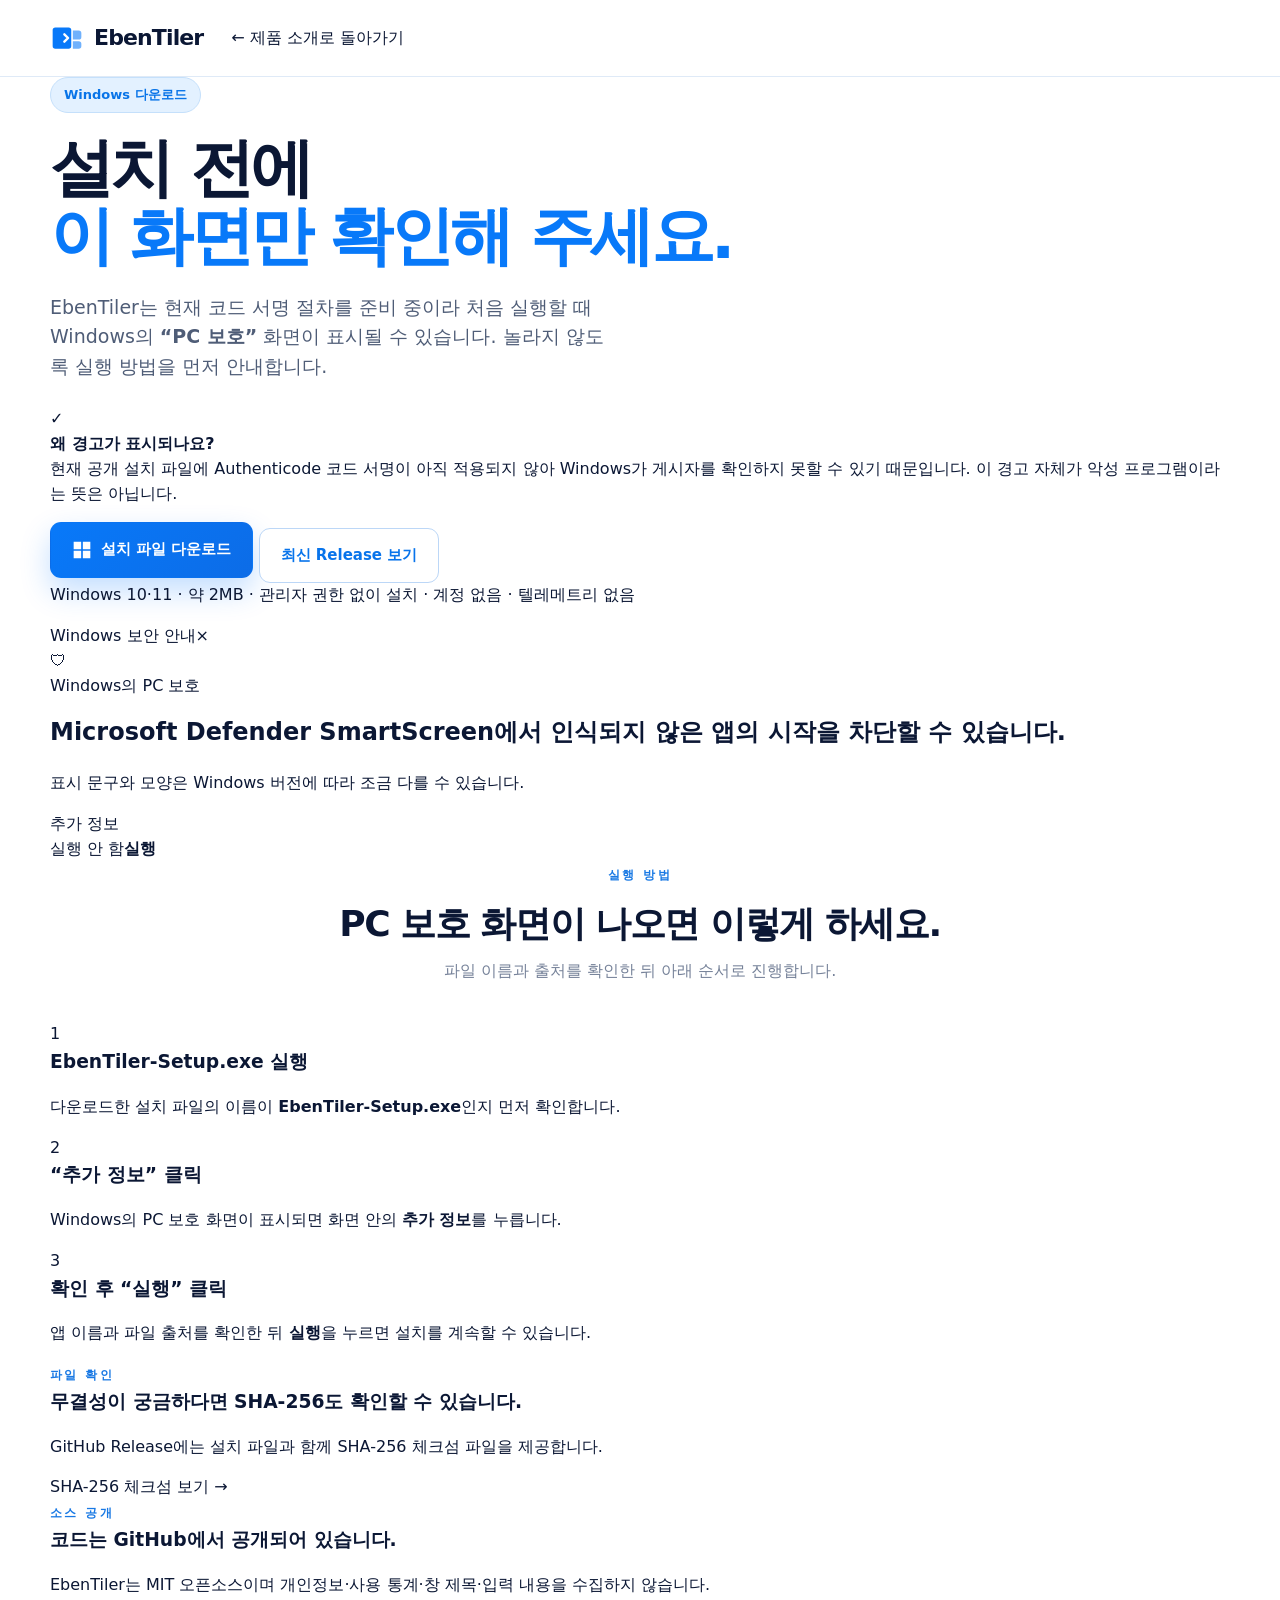
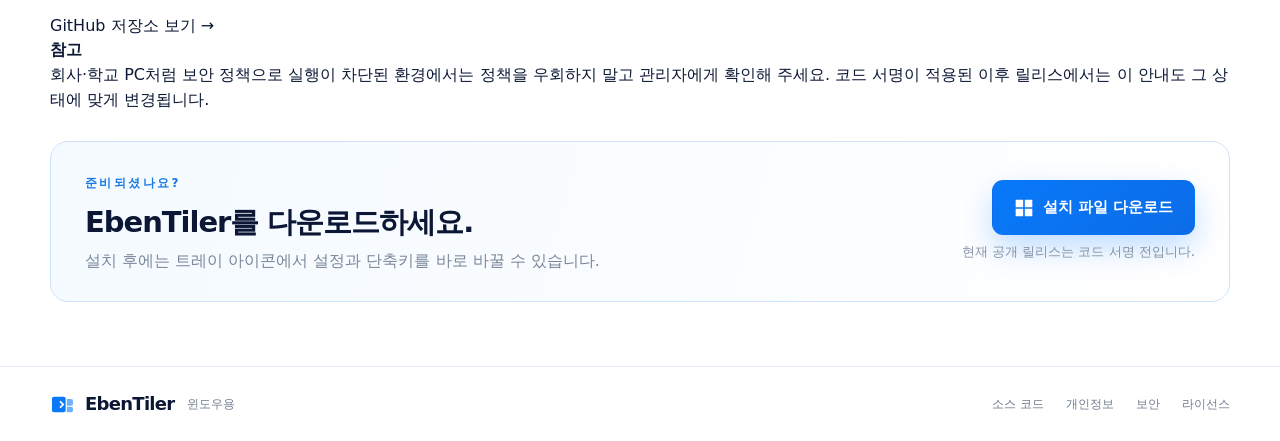
==== website/download.html @ 879b08b4 "Add guided Windows download page" ====
<!doctype html>
<html lang="ko">
<head>
  <meta charset="utf-8">
  <meta name="viewport" content="width=device-width, initial-scale=1">
  <meta name="description" content="EbenTiler 설치 파일 다운로드와 Windows의 PC 보호 화면 안내입니다.">
  <meta name="theme-color" content="#f8fbff">
  <title>EbenTiler 다운로드 · 설치 전 안내</title>
  <link rel="icon" href="./favicon.svg" type="image/svg+xml">
  <link rel="stylesheet" href="./styles.css">
  <script src="./app.js" defer></script>
</head>
<body class="download-guide-page">
  <a class="skip-link" href="#main">본문으로 바로가기</a>

  <header class="site-header">
    <div class="shell header-inner">
      <a class="brand" href="./index.html" aria-label="EbenTiler 홈으로">
        <svg class="brand-mark" viewBox="0 0 64 64" aria-hidden="true"><path d="M10 12h25a5 5 0 0 1 5 5v30a5 5 0 0 1-5 5H10a5 5 0 0 1-5-5V17a5 5 0 0 1 5-5Z" fill="currentColor"/><path d="M43 18h11a5 5 0 0 1 5 5v7a5 5 0 0 1-5 5H43V18Zm0 20h11a5 5 0 0 1 5 5v4a5 5 0 0 1-5 5H43V38Z" fill="currentColor" opacity=".58"/><path d="m27 25 7 7-7 7" fill="none" stroke="#fff" stroke-width="4.5" stroke-linecap="round" stroke-linejoin="round"/></svg>
        <span>EbenTiler</span>
      </a>
      <a class="download-back" href="./index.html">← 제품 소개로 돌아가기</a>
    </div>
  </header>

  <main id="main" class="download-guide-main">
    <section class="download-guide-hero">
      <div class="shell download-guide-grid">
        <div class="download-guide-copy">
          <span class="eyebrow">Windows 다운로드</span>
          <h1>설치 전에<br><span>이 화면만 확인해 주세요.</span></h1>
          <p class="lead">EbenTiler는 현재 코드 서명 절차를 준비 중이라 처음 실행할 때 Windows의 <strong>“PC 보호”</strong> 화면이 표시될 수 있습니다. 놀라지 않도록 실행 방법을 먼저 안내합니다.</p>

          <div class="download-trust-card">
            <div class="trust-badge" aria-hidden="true">✓</div>
            <div>
              <strong>왜 경고가 표시되나요?</strong>
              <p>현재 공개 설치 파일에 Authenticode 코드 서명이 아직 적용되지 않아 Windows가 게시자를 확인하지 못할 수 있기 때문입니다. 이 경고 자체가 악성 프로그램이라는 뜻은 아닙니다.</p>
            </div>
          </div>

          <div class="download-primary-actions">
            <a class="button button-primary download-button" href="./EbenTiler-Setup.exe" download>
              <span class="win-symbol" aria-hidden="true">⊞</span> 설치 파일 다운로드
            </a>
            <a class="button button-ghost" href="https://github.com/Eben-Builds/EbenTiler-for-Windows/releases/latest">최신 Release 보기</a>
          </div>
          <p class="download-meta">Windows 10·11 · 약 2MB · 관리자 권한 없이 설치 · 계정 없음 · 텔레메트리 없음</p>
        </div>

        <aside class="smartscreen-card" aria-label="Windows의 PC 보호 화면 안내 예시">
          <div class="smartscreen-topbar"><span>Windows 보안 안내</span><span aria-hidden="true">×</span></div>
          <div class="smartscreen-body">
            <div class="shield-icon" aria-hidden="true">🛡</div>
            <p class="smartscreen-label">Windows의 PC 보호</p>
            <h2>Microsoft Defender SmartScreen에서 인식되지 않은 앱의 시작을 차단할 수 있습니다.</h2>
            <p class="smartscreen-muted">표시 문구와 모양은 Windows 버전에 따라 조금 다를 수 있습니다.</p>
            <div class="smartscreen-link">추가 정보</div>
            <div class="smartscreen-buttons"><span>실행 안 함</span><b>실행</b></div>
          </div>
        </aside>
      </div>
    </section>

    <section class="download-guide-section">
      <div class="shell">
        <div class="section-heading">
          <span>실행 방법</span>
          <h2>PC 보호 화면이 나오면 이렇게 하세요.</h2>
          <p>파일 이름과 출처를 확인한 뒤 아래 순서로 진행합니다.</p>
        </div>

        <div class="install-steps">
          <article class="install-step">
            <div class="install-step-number">1</div>
            <div>
              <h3>EbenTiler-Setup.exe 실행</h3>
              <p>다운로드한 설치 파일의 이름이 <strong>EbenTiler-Setup.exe</strong>인지 먼저 확인합니다.</p>
            </div>
          </article>
          <article class="install-step">
            <div class="install-step-number">2</div>
            <div>
              <h3>“추가 정보” 클릭</h3>
              <p>Windows의 PC 보호 화면이 표시되면 화면 안의 <strong>추가 정보</strong>를 누릅니다.</p>
            </div>
          </article>
          <article class="install-step">
            <div class="install-step-number">3</div>
            <div>
              <h3>확인 후 “실행” 클릭</h3>
              <p>앱 이름과 파일 출처를 확인한 뒤 <strong>실행</strong>을 누르면 설치를 계속할 수 있습니다.</p>
            </div>
          </article>
        </div>

        <div class="download-safety-grid">
          <article class="download-info-card">
            <span class="small-label">파일 확인</span>
            <h3>무결성이 궁금하다면 SHA-256도 확인할 수 있습니다.</h3>
            <p>GitHub Release에는 설치 파일과 함께 SHA-256 체크섬 파일을 제공합니다.</p>
            <a href="https://github.com/Eben-Builds/EbenTiler-for-Windows/releases/latest/download/EbenTiler-Setup.exe.sha256">SHA-256 체크섬 보기 →</a>
          </article>
          <article class="download-info-card">
            <span class="small-label">소스 공개</span>
            <h3>코드는 GitHub에서 공개되어 있습니다.</h3>
            <p>EbenTiler는 MIT 오픈소스이며 개인정보·사용 통계·창 제목·입력 내용을 수집하지 않습니다.</p>
            <a href="https://github.com/Eben-Builds/EbenTiler-for-Windows">GitHub 저장소 보기 →</a>
          </article>
        </div>

        <div class="download-caution">
          <strong>참고</strong>
          <p>회사·학교 PC처럼 보안 정책으로 실행이 차단된 환경에서는 정책을 우회하지 말고 관리자에게 확인해 주세요. 코드 서명이 적용된 이후 릴리스에서는 이 안내도 그 상태에 맞게 변경됩니다.</p>
        </div>
      </div>
    </section>

    <section class="download-section download-guide-cta">
      <div class="shell download-panel">
        <div><span class="small-label">준비되셨나요?</span><h2>EbenTiler를 다운로드하세요.</h2><p>설치 후에는 트레이 아이콘에서 설정과 단축키를 바로 바꿀 수 있습니다.</p></div>
        <div class="download-side">
          <a class="button button-primary download-button" href="./EbenTiler-Setup.exe" download><span class="win-symbol" aria-hidden="true">⊞</span> 설치 파일 다운로드</a>
          <small>현재 공개 릴리스는 코드 서명 전입니다.</small>
        </div>
      </div>
    </section>
  </main>

  <footer class="footer">
    <div class="shell footer-inner"><div class="brand footer-brand"><svg class="brand-mark" viewBox="0 0 64 64" aria-hidden="true"><path d="M10 12h25a5 5 0 0 1 5 5v30a5 5 0 0 1-5 5H10a5 5 0 0 1-5-5V17a5 5 0 0 1 5-5Z" fill="currentColor"/><path d="M43 18h11a5 5 0 0 1 5 5v7a5 5 0 0 1-5 5H43V18Zm0 20h11a5 5 0 0 1 5 5v4a5 5 0 0 1-5 5H43V38Z" fill="currentColor" opacity=".58"/><path d="m27 25 7 7-7 7" fill="none" stroke="#fff" stroke-width="4.5" stroke-linecap="round" stroke-linejoin="round"/></svg><span>EbenTiler</span></div><span>윈도우용</span><nav><a href="https://github.com/Eben-Builds/EbenTiler-for-Windows">소스 코드</a><a href="https://github.com/Eben-Builds/EbenTiler-for-Windows/blob/main/PRIVACY.md">개인정보</a><a href="https://github.com/Eben-Builds/EbenTiler-for-Windows/blob/main/SECURITY.md">보안</a><a href="https://github.com/Eben-Builds/EbenTiler-for-Windows/blob/main/LICENSE">라이선스</a></nav></div>
  </footer>
</body>
</html>
---- website/styles.css ----
*{box-sizing:border-box}:root{--ink:#0b1734;--muted:#65718a;--line:#dbe7f6;--blue:#0879f9;--blue2:#0068e7;--soft:#f4f9ff;--white:#fff;--shadow:0 18px 55px rgba(31,87,150,.12)}html{scroll-behavior:smooth}body{margin:0;font-family:"Pretendard Variable","Noto Sans KR","Malgun Gothic","Apple SD Gothic Neo",system-ui,sans-serif;color:var(--ink);background:#fff;line-height:1.55;-webkit-font-smoothing:antialiased}a{color:inherit;text-decoration:none}.shell{width:min(1180px,calc(100% - 48px));margin:auto}.skip-link{position:fixed;left:12px;top:-80px;z-index:100;background:#08152f;color:#fff;padding:10px 14px;border-radius:10px}.skip-link:focus{top:12px}.site-header{position:sticky;top:0;z-index:50;background:rgba(255,255,255,.88);backdrop-filter:blur(18px);border-bottom:1px solid rgba(216,229,246,.8)}.header-inner{height:76px;display:flex;align-items:center;gap:28px}.brand{display:inline-flex;align-items:center;gap:10px;font-weight:850;font-size:22px;letter-spacing:-.04em;white-space:nowrap}.brand-mark{width:34px;height:34px;color:var(--blue)}.nav{display:flex;align-items:center;justify-content:center;gap:30px;margin-left:auto;font-size:14px;font-weight:700;color:#34425d}.nav a{padding:10px 0}.nav a:hover{color:var(--blue)}.button{display:inline-flex;align-items:center;justify-content:center;gap:9px;border-radius:11px;padding:15px 21px;font-weight:800;font-size:15px;transition:.2s ease;border:1px solid transparent;cursor:pointer;white-space:nowrap}.button:hover{transform:translateY(-1px)}.button-small{background:var(--blue);color:#fff;padding:12px 17px;box-shadow:0 10px 26px rgba(0,119,255,.2)}.button-primary{background:linear-gradient(135deg,var(--blue),#0c6ce7);color:#fff;box-shadow:0 13px 30px rgba(0,119,255,.24)}.button-ghost{background:#fff;border-color:#bcd7f7;color:#0874eb}.win-symbol{font-size:21px;line-height:1}.hero{position:relative;overflow:hidden;background:radial-gradient(circle at 82% 22%,#e6f1ff 0,#f1f7ff 27%,#f9fcff 49%,#fff 76%);border-bottom:1px solid #e7eff9}.hero::before{content:"";position:absolute;inset:0;background:linear-gradient(110deg,rgba(255,255,255,.94) 0 31%,rgba(255,255,255,.48) 43%,rgba(255,255,255,0) 61%);pointer-events:none}.hero-grid{position:relative;display:grid;grid-template-columns:.78fr 1.22fr;min-height:540px;align-items:center;gap:6px;padding-top:50px;padding-bottom:28px}.hero-copy{position:relative;z-index:3;padding:18px 0 28px}.eyebrow{display:inline-flex;background:#e3f1ff;color:#0874e8;border:1px solid #c5e0fb;border-radius:999px;padding:7px 13px;font-size:13px;font-weight:800;margin-bottom:22px}h1,h2,h3,p{margin-top:0}h1{font-size:clamp(42px,5vw,65px);line-height:1.06;letter-spacing:-.055em;margin-bottom:22px}h1 span{color:var(--blue)}.lead{max-width:570px;font-size:19px;color:#4f5d77;margin-bottom:26px}.hero-actions{display:flex;flex-wrap:wrap;gap:12px;margin-bottom:22px}.hero-meta{display:flex;flex-wrap:wrap;gap:24px;list-style:none;margin:0;padding:0;color:#65718a;font-size:13px;font-weight:700}.hero-meta li+li::before{content:"·";margin-right:24px;color:#a9b9ce}.hero-visual{position:relative;z-index:2;width:108%;margin-right:-8%;display:flex;align-items:center;justify-content:center;isolation:isolate}.hero-visual::before{content:"";position:absolute;inset:6% 5% 8%;background:radial-gradient(ellipse at 52% 48%,rgba(109,174,245,.2),rgba(176,215,255,.09) 45%,transparent 72%);filter:blur(28px);z-index:-1}.hero-visual-image{display:block;width:100%;height:auto;max-height:455px;object-fit:contain;object-position:center;filter:drop-shadow(0 16px 24px rgba(31,84,140,.08));-webkit-mask-image:none;mask-image:none}.feature-strip{position:relative;z-index:5;display:grid;grid-template-columns:repeat(5,1fr);background:rgba(255,255,255,.82);backdrop-filter:blur(12px);border:1px solid #e1ecf8;border-radius:17px 17px 0 0;box-shadow:0 -4px 30px rgba(68,114,161,.05)}.feature-strip article{display:flex;gap:12px;padding:20px 18px;min-width:0}.feature-strip article+article{border-left:1px solid #e5edf6}.feature-strip strong{font-size:14px;display:block;margin-bottom:3px}.feature-strip p{margin:0;color:#738096;font-size:12px;line-height:1.45}.feature-icon{flex:0 0 46px;width:46px;height:46px;border-radius:13px;display:grid;place-items:center;background:#e9f4ff;color:#0780ff;font-size:26px;font-weight:800}.section{padding:86px 0}.section-tint{background:linear-gradient(180deg,#f2f9ff,#f9fcff)}.section-heading{text-align:center;max-width:760px;margin:0 auto 38px}.section-heading>span,.small-label{font-size:12px;color:#1979e4;font-weight:900;letter-spacing:.2em}.section-heading h2{font-size:36px;letter-spacing:-.04em;margin:9px 0 8px}.section-heading p{color:#768299;margin-bottom:0}.feature-cards{display:grid;grid-template-columns:repeat(3,1fr);gap:18px}.card{border:1px solid #d8e8f8;border-radius:15px;padding:26px;background:#fff;box-shadow:0 8px 28px rgba(55,102,150,.05)}.card-icon{width:54px;height:54px;border-radius:14px;background:#eaf5ff;color:#0879f9;display:grid;place-items:center;font-size:26px;margin-bottom:18px}.card h3,.screen-card h3{font-size:18px;margin-bottom:8px}.card p,.screen-card p{color:#6f7c91;margin-bottom:0;font-size:14px}.steps{display:grid;grid-template-columns:1fr 48px 1fr 48px 1fr;align-items:center;gap:8px}.step{position:relative;background:rgba(255,255,255,.86);border:1px solid #e6f0fa;border-radius:20px;min-height:245px;padding:28px 30px;text-align:left;box-shadow:0 10px 35px rgba(70,112,155,.05)}.step-number{width:40px;height:40px;border-radius:50%;display:grid;place-items:center;background:var(--blue);color:#fff;font-weight:900;margin-bottom:12px}.step h3{font-size:19px;margin-bottom:4px}.step p{font-size:14px;color:#788398}.step-arrow{font-size:33px;color:#1a83f8;text-align:center}.key-row{display:flex;align-items:center;justify-content:center;gap:11px;margin-top:24px}kbd{font-family:inherit;border:1px solid #d4e2f1;background:#f8fbfe;border-bottom-width:3px;border-radius:9px;padding:9px 13px;font-weight:800;color:#34425a;white-space:nowrap}.snap-demo{margin:25px auto 0;width:176px;height:88px;border:2px solid #5da5ff;border-radius:9px;display:grid;grid-template-columns:1fr 1fr;overflow:hidden;background:#fff}.snap-demo span:first-child{background:#a8d2ff;border-right:2px solid #fff}.snap-demo span:last-child{background:#eef6ff}.mini-monitor{width:190px;height:92px;margin:25px auto 0;background:#07152d;border:5px solid #07152d;border-radius:9px;display:grid;grid-template-columns:1fr 1fr 1fr;gap:3px;padding:3px}.mini-monitor i{background:linear-gradient(#e6f4ff,#fff);border-radius:2px}.screen-grid{display:grid;grid-template-columns:repeat(3,1fr);gap:22px}.window-mock{height:225px;border:1px solid #dbe9f7;border-radius:14px;background:#f4f9ff;overflow:hidden;box-shadow:var(--shadow);margin-bottom:18px}.mock-title{height:34px;display:flex;align-items:center;padding:0 13px;background:#fff;border-bottom:1px solid #e6edf6;font-size:11px;font-weight:800}.mock-title::before{content:"●  ●  ●";color:#ff9f64;margin-right:12px;font-size:8px;letter-spacing:3px}.mock-body{display:grid;grid-template-columns:88px 1fr;height:calc(100% - 34px)}.mock-body aside{padding:12px 7px;background:#f7fbff;border-right:1px solid #e2ecf6;display:flex;flex-direction:column;gap:7px}.mock-body aside b{font-size:9px;padding:6px 7px;border-radius:6px;color:#607089}.mock-body aside b.active{background:#dceeff;color:#0874e8}.hotkey-list{padding:15px}.hotkey-list h4{margin:0 0 10px;font-size:12px}.hotkey-list span{display:flex;align-items:center;justify-content:space-between;gap:7px;font-size:9px;padding:5px 0;border-bottom:1px solid #edf2f7}.hotkey-list kbd{font-size:7px;padding:4px 6px;border-radius:5px}.tray-mock{position:relative;background:#c9e8ff}.desktop-bg{position:absolute;inset:0;background:radial-gradient(circle at 30% 65%,#1678f9 0 18%,transparent 19%),linear-gradient(140deg,#8bc8ff,#e2f4ff)}.tray-menu{position:absolute;left:19%;top:18%;width:63%;padding:12px;background:rgba(255,255,255,.95);border-radius:10px;box-shadow:0 15px 30px rgba(0,51,110,.22);display:flex;flex-direction:column;gap:6px;font-size:10px}.tray-menu span{padding:2px 4px}.tray-menu hr{border:0;border-top:1px solid #e2e8ef;width:100%;margin:2px 0}.tray-bar{position:absolute;bottom:0;left:0;right:0;height:28px;background:rgba(246,249,252,.95);display:flex;align-items:center;justify-content:flex-end;padding-right:12px;font-size:9px}.thirds-mock{padding:0;background:#f7fbff url("./thirds-ebentiler.webp") center/contain no-repeat;display:block}.thirds-mock .third-window{display:none}.third-window{background:#fff;border:3px solid #0c2039;border-radius:7px;padding:10px 8px;display:flex;flex-direction:column;gap:8px}.third-window.dark{background:#11243c;color:#fff}.third-window b{font-size:9px}.third-window span{height:6px;background:#dce7f2;border-radius:4px}.third-window.dark span{background:#2b83cc}.faq-section{background:#fbfdff}.faq-shell{display:grid;grid-template-columns:.8fr 1.2fr;gap:60px}.align-left{text-align:left;margin:0}.faq-list{display:flex;flex-direction:column;gap:10px}details{border:1px solid #dfeaf6;border-radius:13px;background:#fff;padding:0 18px}summary{cursor:pointer;font-weight:800;padding:17px 0}details p{color:#6d7a90;font-size:14px;padding-bottom:17px;margin:0}.download-section{padding:12px 0 64px}.download-panel{border:1px solid #cfe3f8;border-radius:18px;background:linear-gradient(105deg,#f4faff,#fff);padding:28px 34px;display:flex;align-items:center;justify-content:space-between;gap:25px}.download-panel h2{font-size:29px;letter-spacing:-.035em;margin:5px 0 4px}.download-panel p{margin:0;color:#7a879a}.download-side{display:flex;align-items:flex-end;flex-direction:column;gap:7px}.download-side small{color:#8591a4}.footer{border-top:1px solid #e5edf6;padding:23px 0;background:#fff}.footer-inner{display:flex;align-items:center;gap:13px;font-size:12px;color:#6f7c90}.footer-brand{font-size:18px;color:var(--ink)}.footer-brand .brand-mark{width:25px;height:25px}.footer nav{margin-left:auto;display:flex;gap:22px}.download-button[data-busy="true"]{opacity:.72;pointer-events:none}@media(max-width:980px){.nav{display:none}.hero-grid{grid-template-columns:1fr;min-height:auto;padding-top:42px}.hero-copy{text-align:center}.lead{margin-left:auto;margin-right:auto}.hero-actions,.hero-meta{justify-content:center}.hero-visual{width:100%;margin-right:0}.hero-visual-image{max-height:410px}.feature-strip{grid-template-columns:repeat(2,1fr);border-radius:16px;margin-bottom:30px}.feature-strip article+article{border-left:0}.feature-strip article{border-bottom:1px solid #e5edf6}.feature-cards{grid-template-columns:repeat(2,1fr)}.steps{grid-template-columns:1fr;gap:14px}.step-arrow{transform:rotate(90deg)}.screen-grid{grid-template-columns:1fr}.faq-shell{grid-template-columns:1fr;gap:25px}}@media(max-width:640px){.shell{width:min(100% - 28px,1180px)}.header-inner{height:66px}.header-inner>.button{font-size:0;padding:10px 13px}.header-inner>.button .win-symbol{font-size:20px}h1{font-size:42px}.lead{font-size:16px}.hero-grid{padding-top:25px}.hero-visual{width:calc(100% + 20px);margin-left:-10px}.hero-visual-image{max-height:270px}.feature-strip{grid-template-columns:1fr}.feature-cards{grid-template-columns:1fr}.section{padding:64px 0}.section-heading h2{font-size:30px}.download-panel{align-items:flex-start;flex-direction:column;padding:25px}.download-side{align-items:stretch;width:100%}.download-side .button{width:100%}.footer-inner{flex-wrap:wrap}.footer nav{width:100%;margin-left:0}}@media(prefers-reduced-motion:reduce){html{scroll-behavior:auto}*,*::before,*::after{transition:none!important;animation:none!important}}
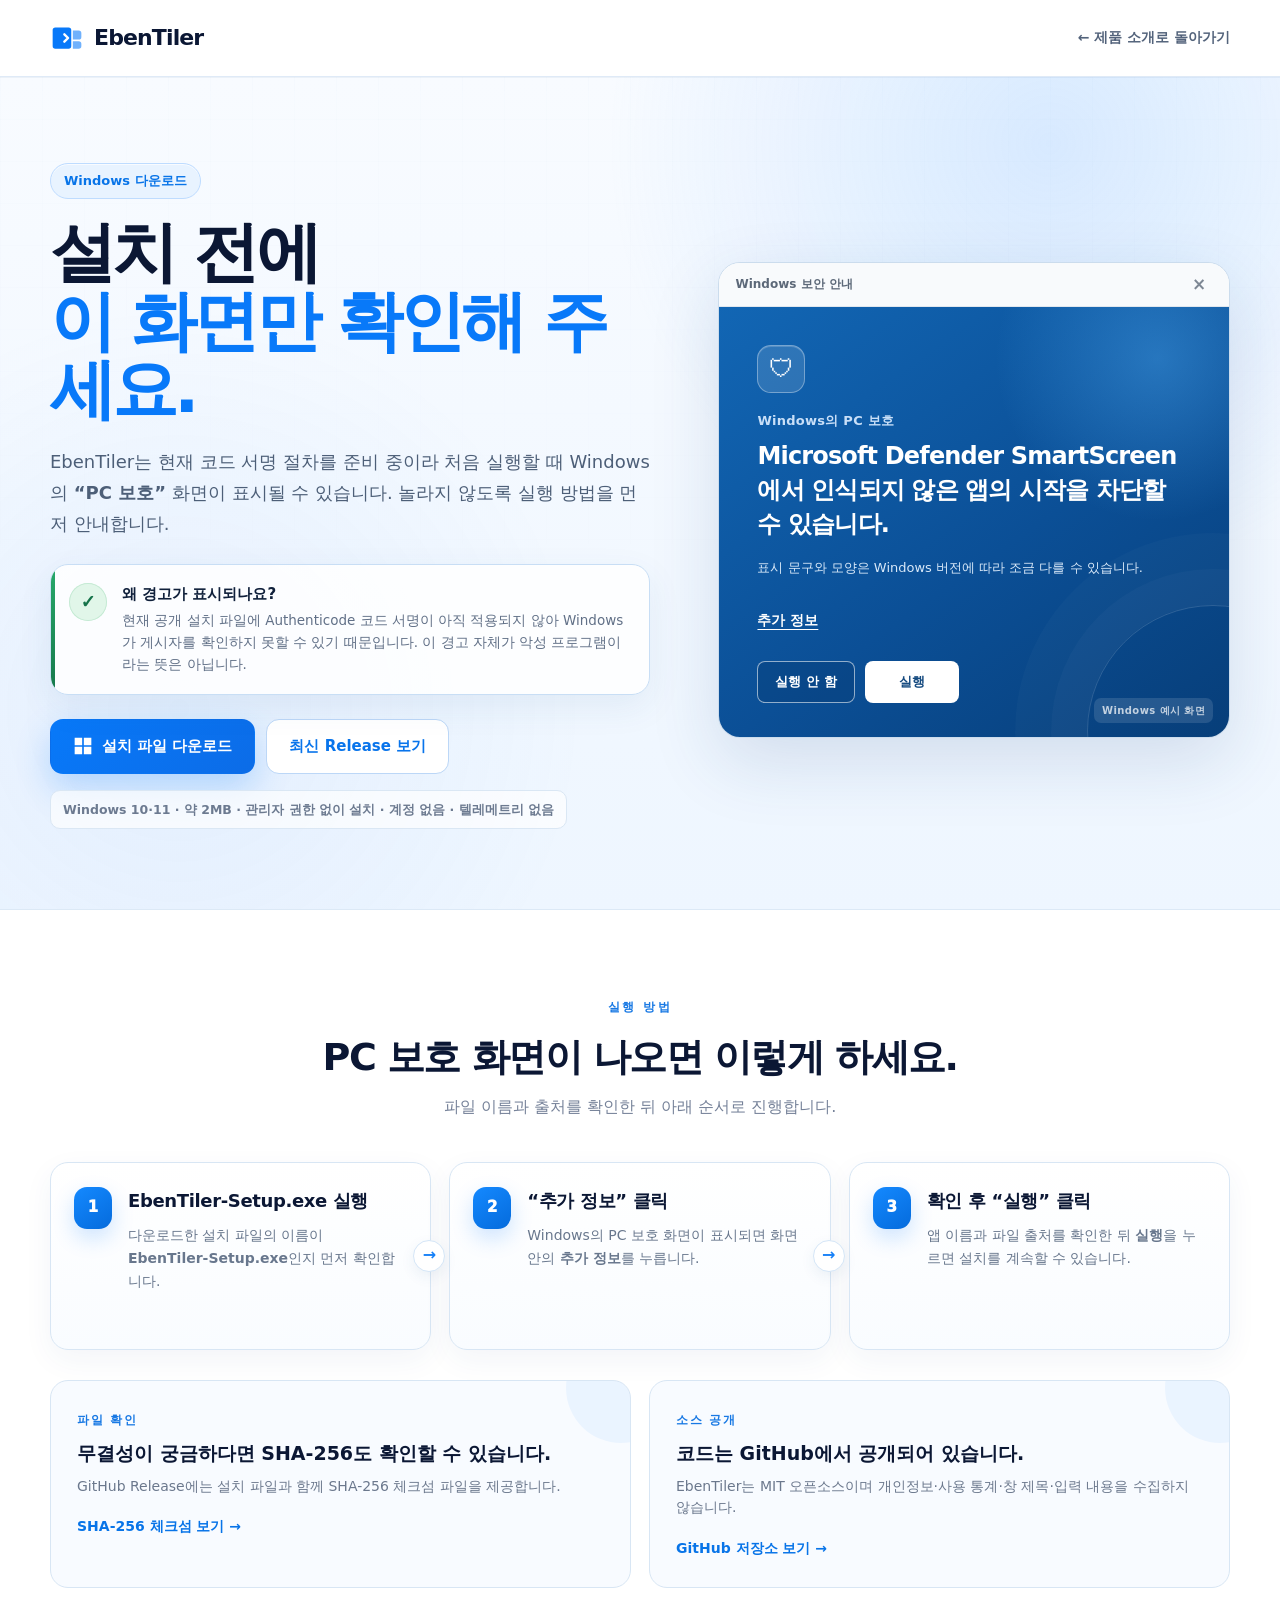
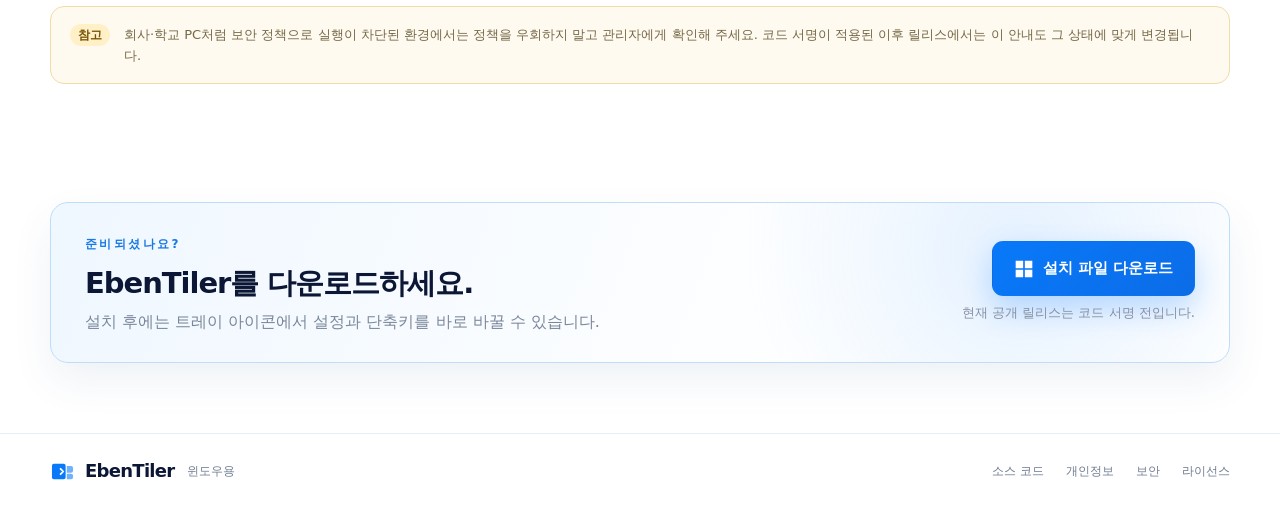
==== commit 8e20160b: "Load polished download guide styles reliably" ====
--- a/website/download.html
+++ b/website/download.html
@@ -7,8 +7,9 @@
   <meta name="theme-color" content="#f8fbff">
   <title>EbenTiler 다운로드 · 설치 전 안내</title>
   <link rel="icon" href="./favicon.svg" type="image/svg+xml">
-  <link rel="stylesheet" href="./styles.css">
-  <script src="./app.js" defer></script>
+  <link rel="stylesheet" href="./styles.css?v=20261004-1">
+  <link rel="stylesheet" href="./download.css?v=20261004-1">
+  <script src="./app.js?v=20261004-1" defer></script>
 </head>
 <body class="download-guide-page">
   <a class="skip-link" href="#main">본문으로 바로가기</a>
--- a/website/styles.css
+++ b/website/styles.css
@@ -1 +1,3 @@
-*{box-sizing:border-box}:root{--ink:#0b1734;--muted:#65718a;--line:#dbe7f6;--blue:#0879f9;--blue2:#0068e7;--soft:#f4f9ff;--white:#fff;--shadow:0 18px 55px rgba(31,87,150,.12)}html{scroll-behavior:smooth}body{margin:0;font-family:"Pretendard Variable","Noto Sans KR","Malgun Gothic","Apple SD Gothic Neo",system-ui,sans-serif;color:var(--ink);background:#fff;line-height:1.55;-webkit-font-smoothing:antialiased}a{color:inherit;text-decoration:none}.shell{width:min(1180px,calc(100% - 48px));margin:auto}.skip-link{position:fixed;left:12px;top:-80px;z-index:100;background:#08152f;color:#fff;padding:10px 14px;border-radius:10px}.skip-link:focus{top:12px}.site-header{position:sticky;top:0;z-index:50;background:rgba(255,255,255,.88);backdrop-filter:blur(18px);border-bottom:1px solid rgba(216,229,246,.8)}.header-inner{height:76px;display:flex;align-items:center;gap:28px}.brand{display:inline-flex;align-items:center;gap:10px;font-weight:850;font-size:22px;letter-spacing:-.04em;white-space:nowrap}.brand-mark{width:34px;height:34px;color:var(--blue)}.nav{display:flex;align-items:center;justify-content:center;gap:30px;margin-left:auto;font-size:14px;font-weight:700;color:#34425d}.nav a{padding:10px 0}.nav a:hover{color:var(--blue)}.button{display:inline-flex;align-items:center;justify-content:center;gap:9px;border-radius:11px;padding:15px 21px;font-weight:800;font-size:15px;transition:.2s ease;border:1px solid transparent;cursor:pointer;white-space:nowrap}.button:hover{transform:translateY(-1px)}.button-small{background:var(--blue);color:#fff;padding:12px 17px;box-shadow:0 10px 26px rgba(0,119,255,.2)}.button-primary{background:linear-gradient(135deg,var(--blue),#0c6ce7);color:#fff;box-shadow:0 13px 30px rgba(0,119,255,.24)}.button-ghost{background:#fff;border-color:#bcd7f7;color:#0874eb}.win-symbol{font-size:21px;line-height:1}.hero{position:relative;overflow:hidden;background:radial-gradient(circle at 82% 22%,#e6f1ff 0,#f1f7ff 27%,#f9fcff 49%,#fff 76%);border-bottom:1px solid #e7eff9}.hero::before{content:"";position:absolute;inset:0;background:linear-gradient(110deg,rgba(255,255,255,.94) 0 31%,rgba(255,255,255,.48) 43%,rgba(255,255,255,0) 61%);pointer-events:none}.hero-grid{position:relative;display:grid;grid-template-columns:.78fr 1.22fr;min-height:540px;align-items:center;gap:6px;padding-top:50px;padding-bottom:28px}.hero-copy{position:relative;z-index:3;padding:18px 0 28px}.eyebrow{display:inline-flex;background:#e3f1ff;color:#0874e8;border:1px solid #c5e0fb;border-radius:999px;padding:7px 13px;font-size:13px;font-weight:800;margin-bottom:22px}h1,h2,h3,p{margin-top:0}h1{font-size:clamp(42px,5vw,65px);line-height:1.06;letter-spacing:-.055em;margin-bottom:22px}h1 span{color:var(--blue)}.lead{max-width:570px;font-size:19px;color:#4f5d77;margin-bottom:26px}.hero-actions{display:flex;flex-wrap:wrap;gap:12px;margin-bottom:22px}.hero-meta{display:flex;flex-wrap:wrap;gap:24px;list-style:none;margin:0;padding:0;color:#65718a;font-size:13px;font-weight:700}.hero-meta li+li::before{content:"·";margin-right:24px;color:#a9b9ce}.hero-visual{position:relative;z-index:2;width:108%;margin-right:-8%;display:flex;align-items:center;justify-content:center;isolation:isolate}.hero-visual::before{content:"";position:absolute;inset:6% 5% 8%;background:radial-gradient(ellipse at 52% 48%,rgba(109,174,245,.2),rgba(176,215,255,.09) 45%,transparent 72%);filter:blur(28px);z-index:-1}.hero-visual-image{display:block;width:100%;height:auto;max-height:455px;object-fit:contain;object-position:center;filter:drop-shadow(0 16px 24px rgba(31,84,140,.08));-webkit-mask-image:none;mask-image:none}.feature-strip{position:relative;z-index:5;display:grid;grid-template-columns:repeat(5,1fr);background:rgba(255,255,255,.82);backdrop-filter:blur(12px);border:1px solid #e1ecf8;border-radius:17px 17px 0 0;box-shadow:0 -4px 30px rgba(68,114,161,.05)}.feature-strip article{display:flex;gap:12px;padding:20px 18px;min-width:0}.feature-strip article+article{border-left:1px solid #e5edf6}.feature-strip strong{font-size:14px;display:block;margin-bottom:3px}.feature-strip p{margin:0;color:#738096;font-size:12px;line-height:1.45}.feature-icon{flex:0 0 46px;width:46px;height:46px;border-radius:13px;display:grid;place-items:center;background:#e9f4ff;color:#0780ff;font-size:26px;font-weight:800}.section{padding:86px 0}.section-tint{background:linear-gradient(180deg,#f2f9ff,#f9fcff)}.section-heading{text-align:center;max-width:760px;margin:0 auto 38px}.section-heading>span,.small-label{font-size:12px;color:#1979e4;font-weight:900;letter-spacing:.2em}.section-heading h2{font-size:36px;letter-spacing:-.04em;margin:9px 0 8px}.section-heading p{color:#768299;margin-bottom:0}.feature-cards{display:grid;grid-template-columns:repeat(3,1fr);gap:18px}.card{border:1px solid #d8e8f8;border-radius:15px;padding:26px;background:#fff;box-shadow:0 8px 28px rgba(55,102,150,.05)}.card-icon{width:54px;height:54px;border-radius:14px;background:#eaf5ff;color:#0879f9;display:grid;place-items:center;font-size:26px;margin-bottom:18px}.card h3,.screen-card h3{font-size:18px;margin-bottom:8px}.card p,.screen-card p{color:#6f7c91;margin-bottom:0;font-size:14px}.steps{display:grid;grid-template-columns:1fr 48px 1fr 48px 1fr;align-items:center;gap:8px}.step{position:relative;background:rgba(255,255,255,.86);border:1px solid #e6f0fa;border-radius:20px;min-height:245px;padding:28px 30px;text-align:left;box-shadow:0 10px 35px rgba(70,112,155,.05)}.step-number{width:40px;height:40px;border-radius:50%;display:grid;place-items:center;background:var(--blue);color:#fff;font-weight:900;margin-bottom:12px}.step h3{font-size:19px;margin-bottom:4px}.step p{font-size:14px;color:#788398}.step-arrow{font-size:33px;color:#1a83f8;text-align:center}.key-row{display:flex;align-items:center;justify-content:center;gap:11px;margin-top:24px}kbd{font-family:inherit;border:1px solid #d4e2f1;background:#f8fbfe;border-bottom-width:3px;border-radius:9px;padding:9px 13px;font-weight:800;color:#34425a;white-space:nowrap}.snap-demo{margin:25px auto 0;width:176px;height:88px;border:2px solid #5da5ff;border-radius:9px;display:grid;grid-template-columns:1fr 1fr;overflow:hidden;background:#fff}.snap-demo span:first-child{background:#a8d2ff;border-right:2px solid #fff}.snap-demo span:last-child{background:#eef6ff}.mini-monitor{width:190px;height:92px;margin:25px auto 0;background:#07152d;border:5px solid #07152d;border-radius:9px;display:grid;grid-template-columns:1fr 1fr 1fr;gap:3px;padding:3px}.mini-monitor i{background:linear-gradient(#e6f4ff,#fff);border-radius:2px}.screen-grid{display:grid;grid-template-columns:repeat(3,1fr);gap:22px}.window-mock{height:225px;border:1px solid #dbe9f7;border-radius:14px;background:#f4f9ff;overflow:hidden;box-shadow:var(--shadow);margin-bottom:18px}.mock-title{height:34px;display:flex;align-items:center;padding:0 13px;background:#fff;border-bottom:1px solid #e6edf6;font-size:11px;font-weight:800}.mock-title::before{content:"●  ●  ●";color:#ff9f64;margin-right:12px;font-size:8px;letter-spacing:3px}.mock-body{display:grid;grid-template-columns:88px 1fr;height:calc(100% - 34px)}.mock-body aside{padding:12px 7px;background:#f7fbff;border-right:1px solid #e2ecf6;display:flex;flex-direction:column;gap:7px}.mock-body aside b{font-size:9px;padding:6px 7px;border-radius:6px;color:#607089}.mock-body aside b.active{background:#dceeff;color:#0874e8}.hotkey-list{padding:15px}.hotkey-list h4{margin:0 0 10px;font-size:12px}.hotkey-list span{display:flex;align-items:center;justify-content:space-between;gap:7px;font-size:9px;padding:5px 0;border-bottom:1px solid #edf2f7}.hotkey-list kbd{font-size:7px;padding:4px 6px;border-radius:5px}.tray-mock{position:relative;background:#c9e8ff}.desktop-bg{position:absolute;inset:0;background:radial-gradient(circle at 30% 65%,#1678f9 0 18%,transparent 19%),linear-gradient(140deg,#8bc8ff,#e2f4ff)}.tray-menu{position:absolute;left:19%;top:18%;width:63%;padding:12px;background:rgba(255,255,255,.95);border-radius:10px;box-shadow:0 15px 30px rgba(0,51,110,.22);display:flex;flex-direction:column;gap:6px;font-size:10px}.tray-menu span{padding:2px 4px}.tray-menu hr{border:0;border-top:1px solid #e2e8ef;width:100%;margin:2px 0}.tray-bar{position:absolute;bottom:0;left:0;right:0;height:28px;background:rgba(246,249,252,.95);display:flex;align-items:center;justify-content:flex-end;padding-right:12px;font-size:9px}.thirds-mock{padding:0;background:#f7fbff url("./thirds-ebentiler.webp") center/contain no-repeat;display:block}.thirds-mock .third-window{display:none}.third-window{background:#fff;border:3px solid #0c2039;border-radius:7px;padding:10px 8px;display:flex;flex-direction:column;gap:8px}.third-window.dark{background:#11243c;color:#fff}.third-window b{font-size:9px}.third-window span{height:6px;background:#dce7f2;border-radius:4px}.third-window.dark span{background:#2b83cc}.faq-section{background:#fbfdff}.faq-shell{display:grid;grid-template-columns:.8fr 1.2fr;gap:60px}.align-left{text-align:left;margin:0}.faq-list{display:flex;flex-direction:column;gap:10px}details{border:1px solid #dfeaf6;border-radius:13px;background:#fff;padding:0 18px}summary{cursor:pointer;font-weight:800;padding:17px 0}details p{color:#6d7a90;font-size:14px;padding-bottom:17px;margin:0}.download-section{padding:12px 0 64px}.download-panel{border:1px solid #cfe3f8;border-radius:18px;background:linear-gradient(105deg,#f4faff,#fff);padding:28px 34px;display:flex;align-items:center;justify-content:space-between;gap:25px}.download-panel h2{font-size:29px;letter-spacing:-.035em;margin:5px 0 4px}.download-panel p{margin:0;color:#7a879a}.download-side{display:flex;align-items:flex-end;flex-direction:column;gap:7px}.download-side small{color:#8591a4}.footer{border-top:1px solid #e5edf6;padding:23px 0;background:#fff}.footer-inner{display:flex;align-items:center;gap:13px;font-size:12px;color:#6f7c90}.footer-brand{font-size:18px;color:var(--ink)}.footer-brand .brand-mark{width:25px;height:25px}.footer nav{margin-left:auto;display:flex;gap:22px}.download-button[data-busy="true"]{opacity:.72;pointer-events:none}@media(max-width:980px){.nav{display:none}.hero-grid{grid-template-columns:1fr;min-height:auto;padding-top:42px}.hero-copy{text-align:center}.lead{margin-left:auto;margin-right:auto}.hero-actions,.hero-meta{justify-content:center}.hero-visual{width:100%;margin-right:0}.hero-visual-image{max-height:410px}.feature-strip{grid-template-columns:repeat(2,1fr);border-radius:16px;margin-bottom:30px}.feature-strip article+article{border-left:0}.feature-strip article{border-bottom:1px solid #e5edf6}.feature-cards{grid-template-columns:repeat(2,1fr)}.steps{grid-template-columns:1fr;gap:14px}.step-arrow{transform:rotate(90deg)}.screen-grid{grid-template-columns:1fr}.faq-shell{grid-template-columns:1fr;gap:25px}}@media(max-width:640px){.shell{width:min(100% - 28px,1180px)}.header-inner{height:66px}.header-inner>.button{font-size:0;padding:10px 13px}.header-inner>.button .win-symbol{font-size:20px}h1{font-size:42px}.lead{font-size:16px}.hero-grid{padding-top:25px}.hero-visual{width:calc(100% + 20px);margin-left:-10px}.hero-visual-image{max-height:270px}.feature-strip{grid-template-columns:1fr}.feature-cards{grid-template-columns:1fr}.section{padding:64px 0}.section-heading h2{font-size:30px}.download-panel{align-items:flex-start;flex-direction:column;padding:25px}.download-side{align-items:stretch;width:100%}.download-side .button{width:100%}.footer-inner{flex-wrap:wrap}.footer nav{width:100%;margin-left:0}}@media(prefers-reduced-motion:reduce){html{scroll-behavior:auto}*,*::before,*::after{transition:none!important;animation:none!important}}+*{box-sizing:border-box}:root{--ink:#0b1734;--muted:#65718a;--line:#dbe7f6;--blue:#0879f9;--blue2:#0068e7;--soft:#f4f9ff;--white:#fff;--shadow:0 18px 55px rgba(31,87,150,.12)}html{scroll-behavior:smooth}body{margin:0;font-family:"Pretendard Variable","Noto Sans KR","Malgun Gothic","Apple SD Gothic Neo",system-ui,sans-serif;color:var(--ink);background:#fff;line-height:1.55;-webkit-font-smoothing:antialiased}a{color:inherit;text-decoration:none}.shell{width:min(1180px,calc(100% - 48px));margin:auto}.skip-link{position:fixed;left:12px;top:-80px;z-index:100;background:#08152f;color:#fff;padding:10px 14px;border-radius:10px}.skip-link:focus{top:12px}.site-header{position:sticky;top:0;z-index:50;background:rgba(255,255,255,.88);backdrop-filter:blur(18px);border-bottom:1px solid rgba(216,229,246,.8)}.header-inner{height:76px;display:flex;align-items:center;gap:28px}.brand{display:inline-flex;align-items:center;gap:10px;font-weight:850;font-size:22px;letter-spacing:-.04em;white-space:nowrap}.brand-mark{width:34px;height:34px;color:var(--blue)}.nav{display:flex;align-items:center;justify-content:center;gap:30px;margin-left:auto;font-size:14px;font-weight:700;color:#34425d}.nav a{padding:10px 0}.nav a:hover{color:var(--blue)}.button{display:inline-flex;align-items:center;justify-content:center;gap:9px;border-radius:11px;padding:15px 21px;font-weight:800;font-size:15px;transition:.2s ease;border:1px solid transparent;cursor:pointer;white-space:nowrap}.button:hover{transform:translateY(-1px)}.button-small{background:var(--blue);color:#fff;padding:12px 17px;box-shadow:0 10px 26px rgba(0,119,255,.2)}.button-primary{background:linear-gradient(135deg,var(--blue),#0c6ce7);color:#fff;box-shadow:0 13px 30px rgba(0,119,255,.24)}.button-ghost{background:#fff;border-color:#bcd7f7;color:#0874eb}.win-symbol{font-size:21px;line-height:1}.hero{position:relative;overflow:hidden;background:radial-gradient(circle at 82% 22%,#e6f1ff 0,#f1f7ff 27%,#f9fcff 49%,#fff 76%);border-bottom:1px solid #e7eff9}.hero::before{content:"";position:absolute;inset:0;background:linear-gradient(110deg,rgba(255,255,255,.94) 0 31%,rgba(255,255,255,.48) 43%,rgba(255,255,255,0) 61%);pointer-events:none}.hero-grid{position:relative;display:grid;grid-template-columns:.78fr 1.22fr;min-height:540px;align-items:center;gap:6px;padding-top:50px;padding-bottom:28px}.hero-copy{position:relative;z-index:3;padding:18px 0 28px}.eyebrow{display:inline-flex;background:#e3f1ff;color:#0874e8;border:1px solid #c5e0fb;border-radius:999px;padding:7px 13px;font-size:13px;font-weight:800;margin-bottom:22px}h1,h2,h3,p{margin-top:0}h1{font-size:clamp(42px,5vw,65px);line-height:1.06;letter-spacing:-.055em;margin-bottom:22px}h1 span{color:var(--blue)}.lead{max-width:570px;font-size:19px;color:#4f5d77;margin-bottom:26px}.hero-actions{display:flex;flex-wrap:wrap;gap:12px;margin-bottom:22px}.hero-meta{display:flex;flex-wrap:wrap;gap:24px;list-style:none;margin:0;padding:0;color:#65718a;font-size:13px;font-weight:700}.hero-meta li+li::before{content:"·";margin-right:24px;color:#a9b9ce}.hero-visual{position:relative;z-index:2;width:108%;margin-right:-8%;display:flex;align-items:center;justify-content:center;isolation:isolate}.hero-visual::before{content:"";position:absolute;inset:6% 5% 8%;background:radial-gradient(ellipse at 52% 48%,rgba(109,174,245,.2),rgba(176,215,255,.09) 45%,transparent 72%);filter:blur(28px);z-index:-1}.hero-visual-image{display:block;width:100%;height:auto;max-height:455px;object-fit:contain;object-position:center;filter:drop-shadow(0 16px 24px rgba(31,84,140,.08));-webkit-mask-image:none;mask-image:none}.feature-strip{position:relative;z-index:5;display:grid;grid-template-columns:repeat(5,1fr);background:rgba(255,255,255,.82);backdrop-filter:blur(12px);border:1px solid #e1ecf8;border-radius:17px 17px 0 0;box-shadow:0 -4px 30px rgba(68,114,161,.05)}.feature-strip article{display:flex;gap:12px;padding:20px 18px;min-width:0}.feature-strip article+article{border-left:1px solid #e5edf6}.feature-strip strong{font-size:14px;display:block;margin-bottom:3px}.feature-strip p{margin:0;color:#738096;font-size:12px;line-height:1.45}.feature-icon{flex:0 0 46px;width:46px;height:46px;border-radius:13px;display:grid;place-items:center;background:#e9f4ff;color:#0780ff;font-size:26px;font-weight:800}.section{padding:86px 0}.section-tint{background:linear-gradient(180deg,#f2f9ff,#f9fcff)}.section-heading{text-align:center;max-width:760px;margin:0 auto 38px}.section-heading>span,.small-label{font-size:12px;color:#1979e4;font-weight:900;letter-spacing:.2em}.section-heading h2{font-size:36px;letter-spacing:-.04em;margin:9px 0 8px}.section-heading p{color:#768299;margin-bottom:0}.feature-cards{display:grid;grid-template-columns:repeat(3,1fr);gap:18px}.card{border:1px solid #d8e8f8;border-radius:15px;padding:26px;background:#fff;box-shadow:0 8px 28px rgba(55,102,150,.05)}.card-icon{width:54px;height:54px;border-radius:14px;background:#eaf5ff;color:#0879f9;display:grid;place-items:center;font-size:26px;margin-bottom:18px}.card h3,.screen-card h3{font-size:18px;margin-bottom:8px}.card p,.screen-card p{color:#6f7c91;margin-bottom:0;font-size:14px}.steps{display:grid;grid-template-columns:1fr 48px 1fr 48px 1fr;align-items:center;gap:8px}.step{position:relative;background:rgba(255,255,255,.86);border:1px solid #e6f0fa;border-radius:20px;min-height:245px;padding:28px 30px;text-align:left;box-shadow:0 10px 35px rgba(70,112,155,.05)}.step-number{width:40px;height:40px;border-radius:50%;display:grid;place-items:center;background:var(--blue);color:#fff;font-weight:900;margin-bottom:12px}.step h3{font-size:19px;margin-bottom:4px}.step p{font-size:14px;color:#788398}.step-arrow{font-size:33px;color:#1a83f8;text-align:center}.key-row{display:flex;align-items:center;justify-content:center;gap:11px;margin-top:24px}kbd{font-family:inherit;border:1px solid #d4e2f1;background:#f8fbfe;border-bottom-width:3px;border-radius:9px;padding:9px 13px;font-weight:800;color:#34425a;white-space:nowrap}.snap-demo{margin:25px auto 0;width:176px;height:88px;border:2px solid #5da5ff;border-radius:9px;display:grid;grid-template-columns:1fr 1fr;overflow:hidden;background:#fff}.snap-demo span:first-child{background:#a8d2ff;border-right:2px solid #fff}.snap-demo span:last-child{background:#eef6ff}.mini-monitor{width:190px;height:92px;margin:25px auto 0;background:#07152d;border:5px solid #07152d;border-radius:9px;display:grid;grid-template-columns:1fr 1fr 1fr;gap:3px;padding:3px}.mini-monitor i{background:linear-gradient(#e6f4ff,#fff);border-radius:2px}.screen-grid{display:grid;grid-template-columns:repeat(3,1fr);gap:22px}.window-mock{height:225px;border:1px solid #dbe9f7;border-radius:14px;background:#f4f9ff;overflow:hidden;box-shadow:var(--shadow);margin-bottom:18px}.mock-title{height:34px;display:flex;align-items:center;padding:0 13px;background:#fff;border-bottom:1px solid #e6edf6;font-size:11px;font-weight:800}.mock-title::before{content:"●  ●  ●";color:#ff9f64;margin-right:12px;font-size:8px;letter-spacing:3px}.mock-body{display:grid;grid-template-columns:88px 1fr;height:calc(100% - 34px)}.mock-body aside{padding:12px 7px;background:#f7fbff;border-right:1px solid #e2ecf6;display:flex;flex-direction:column;gap:7px}.mock-body aside b{font-size:9px;padding:6px 7px;border-radius:6px;color:#607089}.mock-body aside b.active{background:#dceeff;color:#0874e8}.hotkey-list{padding:15px}.hotkey-list h4{margin:0 0 10px;font-size:12px}.hotkey-list span{display:flex;align-items:center;justify-content:space-between;gap:7px;font-size:9px;padding:5px 0;border-bottom:1px solid #edf2f7}.hotkey-list kbd{font-size:7px;padding:4px 6px;border-radius:5px}.tray-mock{position:relative;background:#c9e8ff}.desktop-bg{position:absolute;inset:0;background:radial-gradient(circle at 30% 65%,#1678f9 0 18%,transparent 19%),linear-gradient(140deg,#8bc8ff,#e2f4ff)}.tray-menu{position:absolute;left:19%;top:18%;width:63%;padding:12px;background:rgba(255,255,255,.95);border-radius:10px;box-shadow:0 15px 30px rgba(0,51,110,.22);display:flex;flex-direction:column;gap:6px;font-size:10px}.tray-menu span{padding:2px 4px}.tray-menu hr{border:0;border-top:1px solid #e2e8ef;width:100%;margin:2px 0}.tray-bar{position:absolute;bottom:0;left:0;right:0;height:28px;background:rgba(246,249,252,.95);display:flex;align-items:center;justify-content:flex-end;padding-right:12px;font-size:9px}.thirds-mock{padding:0;background:#f7fbff url("./thirds-ebentiler.webp") center/contain no-repeat;display:block}.thirds-mock .third-window{display:none}.third-window{background:#fff;border:3px solid #0c2039;border-radius:7px;padding:10px 8px;display:flex;flex-direction:column;gap:8px}.third-window.dark{background:#11243c;color:#fff}.third-window b{font-size:9px}.third-window span{height:6px;background:#dce7f2;border-radius:4px}.third-window.dark span{background:#2b83cc}.faq-section{background:#fbfdff}.faq-shell{display:grid;grid-template-columns:.8fr 1.2fr;gap:60px}.align-left{text-align:left;margin:0}.faq-list{display:flex;flex-direction:column;gap:10px}details{border:1px solid #dfeaf6;border-radius:13px;background:#fff;padding:0 18px}summary{cursor:pointer;font-weight:800;padding:17px 0}details p{color:#6d7a90;font-size:14px;padding-bottom:17px;margin:0}.download-section{padding:12px 0 64px}.download-panel{border:1px solid #cfe3f8;border-radius:18px;background:linear-gradient(105deg,#f4faff,#fff);padding:28px 34px;display:flex;align-items:center;justify-content:space-between;gap:25px}.download-panel h2{font-size:29px;letter-spacing:-.035em;margin:5px 0 4px}.download-panel p{margin:0;color:#7a879a}.download-side{display:flex;align-items:flex-end;flex-direction:column;gap:7px}.download-side small{color:#8591a4}.footer{border-top:1px solid #e5edf6;padding:23px 0;background:#fff}.footer-inner{display:flex;align-items:center;gap:13px;font-size:12px;color:#6f7c90}.footer-brand{font-size:18px;color:var(--ink)}.footer-brand .brand-mark{width:25px;height:25px}.footer nav{margin-left:auto;display:flex;gap:22px}.download-button[data-busy="true"]{opacity:.72;pointer-events:none}@media(max-width:980px){.nav{display:none}.hero-grid{grid-template-columns:1fr;min-height:auto;padding-top:42px}.hero-copy{text-align:center}.lead{margin-left:auto;margin-right:auto}.hero-actions,.hero-meta{justify-content:center}.hero-visual{width:100%;margin-right:0}.hero-visual-image{max-height:410px}.feature-strip{grid-template-columns:repeat(2,1fr);border-radius:16px;margin-bottom:30px}.feature-strip article+article{border-left:0}.feature-strip article{border-bottom:1px solid #e5edf6}.feature-cards{grid-template-columns:repeat(2,1fr)}.steps{grid-template-columns:1fr;gap:14px}.step-arrow{transform:rotate(90deg)}.screen-grid{grid-template-columns:1fr}.faq-shell{grid-template-columns:1fr;gap:25px}}@media(max-width:640px){.shell{width:min(100% - 28px,1180px)}.header-inner{height:66px}.header-inner>.button{font-size:0;padding:10px 13px}.header-inner>.button .win-symbol{font-size:20px}h1{font-size:42px}.lead{font-size:16px}.hero-grid{padding-top:25px}.hero-visual{width:calc(100% + 20px);margin-left:-10px}.hero-visual-image{max-height:270px}.feature-strip{grid-template-columns:1fr}.feature-cards{grid-template-columns:1fr}.section{padding:64px 0}.section-heading h2{font-size:30px}.download-panel{align-items:flex-start;flex-direction:column;padding:25px}.download-side{align-items:stretch;width:100%}.download-side .button{width:100%}.footer-inner{flex-wrap:wrap}.footer nav{width:100%;margin-left:0}}@media(prefers-reduced-motion:reduce){html{scroll-behavior:auto}*,*::before,*::after{transition:none!important;animation:none!important}}
+
+.download-guide-page{background:#f8fbff}.download-back{margin-left:auto;color:#51617a;font-size:14px;font-weight:800}.download-back:hover{color:var(--blue)}.download-guide-main{min-height:calc(100vh - 76px)}.download-guide-hero{padding:64px 0 54px;background:radial-gradient(circle at 80% 18%,#dfeeff 0,#eef7ff 31%,#f8fbff 62%)}.download-guide-grid{display:grid;grid-template-columns:1.05fr .95fr;gap:58px;align-items:center}.download-guide-copy h1{font-size:clamp(42px,5vw,62px);margin-bottom:20px}.download-guide-copy .lead{max-width:680px}.download-trust-card{display:flex;gap:15px;align-items:flex-start;padding:18px 19px;margin:0 0 22px;border:1px solid #cfe3f8;border-radius:16px;background:rgba(255,255,255,.82);box-shadow:0 10px 32px rgba(31,87,150,.06)}.download-trust-card p{margin:4px 0 0;color:#607089;font-size:14px}.trust-badge{flex:0 0 35px;width:35px;height:35px;border-radius:50%;display:grid;place-items:center;background:#e2f4e9;color:#187947;font-weight:900}.download-primary-actions{display:flex;flex-wrap:wrap;gap:12px;margin-top:10px}.download-meta{margin:16px 0 0;color:#738096;font-size:13px;font-weight:700}.smartscreen-card{border-radius:18px;overflow:hidden;background:#fff;box-shadow:0 24px 70px rgba(30,74,126,.18);border:1px solid #d8e7f6}.smartscreen-topbar{display:flex;justify-content:space-between;align-items:center;padding:12px 16px;background:#f3f5f7;border-bottom:1px solid #e1e5ea;font-size:12px;color:#5c6572}.smartscreen-body{padding:34px 34px 30px;background:linear-gradient(160deg,#125ba8,#0a4c92);color:#fff;min-height:390px}.shield-icon{font-size:32px;margin-bottom:14px}.smartscreen-label{font-size:14px;font-weight:800;opacity:.92;margin-bottom:8px}.smartscreen-body h2{font-size:23px;line-height:1.35;letter-spacing:-.025em;margin-bottom:17px}.smartscreen-muted{font-size:13px;color:#dbeeff;margin-bottom:28px}.smartscreen-link{display:inline-block;text-decoration:underline;font-size:14px;font-weight:800;margin-bottom:28px}.smartscreen-buttons{display:flex;gap:10px}.smartscreen-buttons span,.smartscreen-buttons b{padding:9px 18px;border:1px solid rgba(255,255,255,.7);font-size:13px;font-weight:800}.smartscreen-buttons b{background:#fff;color:#174b80}.download-guide-section{padding:78px 0;background:#fff}.install-steps{display:grid;grid-template-columns:repeat(3,1fr);gap:18px;margin-bottom:26px}.install-step{display:flex;gap:16px;padding:24px;border:1px solid #dce9f6;border-radius:17px;background:#fbfdff}.install-step-number{flex:0 0 38px;width:38px;height:38px;border-radius:50%;display:grid;place-items:center;background:var(--blue);color:#fff;font-weight:900}.install-step h3{font-size:18px;margin-bottom:7px}.install-step p{margin:0;color:#6d7a90;font-size:14px}.download-safety-grid{display:grid;grid-template-columns:1fr 1fr;gap:18px;margin-top:20px}.download-info-card{border:1px solid #dce9f6;border-radius:17px;padding:25px;background:#f8fbff}.download-info-card h3{font-size:19px;margin:7px 0}.download-info-card p{color:#6d7a90;font-size:14px;margin-bottom:15px}.download-info-card a{color:#0874e8;font-weight:850;font-size:14px}.download-caution{display:flex;gap:16px;align-items:flex-start;margin-top:18px;padding:17px 19px;border-radius:14px;background:#fff9e9;border:1px solid #f2dfae}.download-caution strong{color:#7a5a05}.download-caution p{margin:0;color:#766741;font-size:13px}.download-guide-cta{padding-top:44px;background:#fff}@media(max-width:980px){.download-guide-grid{grid-template-columns:1fr;gap:30px}.download-guide-copy{text-align:center}.download-guide-copy .lead{margin-left:auto;margin-right:auto}.download-primary-actions{justify-content:center}.download-trust-card{text-align:left}.smartscreen-card{max-width:620px;width:100%;margin:auto}.install-steps{grid-template-columns:1fr}.download-safety-grid{grid-template-columns:1fr}}@media(max-width:640px){.download-back{font-size:12px}.download-guide-hero{padding:38px 0 36px}.download-guide-copy h1{font-size:39px}.download-primary-actions{flex-direction:column}.download-primary-actions .button{width:100%}.smartscreen-body{padding:26px 22px;min-height:350px}.smartscreen-body h2{font-size:20px}.download-guide-section{padding:56px 0}.download-caution{flex-direction:column;gap:5px}}
--- a/website/download.css
+++ b/website/download.css
@@ -0,0 +1,536 @@
+/* Dedicated styling for the guided download page. */
+.download-guide-page {
+  --guide-navy: #0b1734;
+  --guide-blue: #0879f9;
+  --guide-blue-dark: #075fca;
+  --guide-line: #d9e7f6;
+  --guide-soft: #f4f8fd;
+  --guide-shadow: 0 24px 70px rgba(30, 74, 126, .14);
+  background: #f7faff;
+}
+
+.download-guide-page .site-header {
+  background: rgba(255, 255, 255, .94);
+  box-shadow: 0 1px 0 rgba(19, 61, 112, .04);
+}
+
+.download-back {
+  margin-left: auto;
+  display: inline-flex;
+  align-items: center;
+  gap: 7px;
+  color: #53637b;
+  font-size: 14px;
+  font-weight: 800;
+}
+
+.download-back:hover { color: var(--guide-blue); }
+
+.download-guide-main { min-height: calc(100vh - 76px); }
+
+.download-guide-hero {
+  position: relative;
+  overflow: hidden;
+  padding: 72px 0 66px;
+  background:
+    radial-gradient(circle at 82% 8%, rgba(108, 176, 255, .23), transparent 34%),
+    radial-gradient(circle at 14% 76%, rgba(73, 148, 242, .08), transparent 32%),
+    linear-gradient(180deg, #f8fbff 0%, #eef6ff 100%);
+  border-bottom: 1px solid #dce9f6;
+}
+
+.download-guide-hero::before {
+  content: "";
+  position: absolute;
+  inset: 0;
+  opacity: .26;
+  pointer-events: none;
+  background-image:
+    linear-gradient(rgba(34, 97, 171, .07) 1px, transparent 1px),
+    linear-gradient(90deg, rgba(34, 97, 171, .07) 1px, transparent 1px);
+  background-size: 42px 42px;
+  mask-image: linear-gradient(to bottom, rgba(0,0,0,.65), transparent 80%);
+}
+
+.download-guide-grid {
+  position: relative;
+  z-index: 1;
+  display: grid;
+  grid-template-columns: minmax(0, 1.08fr) minmax(420px, .92fr);
+  gap: 68px;
+  align-items: center;
+}
+
+.download-guide-copy {
+  min-width: 0;
+  padding: 14px 0;
+}
+
+.download-guide-copy .eyebrow {
+  margin-bottom: 20px;
+  background: #e8f3ff;
+  border-color: #bedcff;
+  box-shadow: inset 0 1px 0 rgba(255,255,255,.72);
+}
+
+.download-guide-copy h1 {
+  max-width: 760px;
+  margin-bottom: 22px;
+  font-size: clamp(46px, 5.2vw, 66px);
+  line-height: 1.04;
+  letter-spacing: -.058em;
+}
+
+.download-guide-copy .lead {
+  max-width: 700px;
+  margin-bottom: 24px;
+  color: #4d5f78;
+  font-size: 18px;
+  line-height: 1.72;
+}
+
+.download-trust-card {
+  position: relative;
+  display: flex;
+  gap: 15px;
+  align-items: flex-start;
+  margin: 0 0 24px;
+  padding: 18px 20px 18px 18px;
+  overflow: hidden;
+  border: 1px solid #c8def5;
+  border-radius: 18px;
+  background: rgba(255, 255, 255, .88);
+  box-shadow: 0 12px 34px rgba(42, 89, 143, .08);
+}
+
+.download-trust-card::before {
+  content: "";
+  position: absolute;
+  left: 0;
+  top: 0;
+  bottom: 0;
+  width: 4px;
+  background: linear-gradient(#27a96b, #16784c);
+}
+
+.trust-badge {
+  flex: 0 0 38px;
+  width: 38px;
+  height: 38px;
+  display: grid;
+  place-items: center;
+  border-radius: 50%;
+  background: #e1f6e9;
+  color: #16734a;
+  font-size: 18px;
+  font-weight: 950;
+  box-shadow: inset 0 0 0 1px #c5ead4;
+}
+
+.download-trust-card strong {
+  display: block;
+  margin-bottom: 4px;
+  color: #10203b;
+  font-size: 15px;
+}
+
+.download-trust-card p {
+  margin: 0;
+  color: #617087;
+  font-size: 13.5px;
+  line-height: 1.62;
+}
+
+.download-primary-actions {
+  display: flex;
+  flex-wrap: wrap;
+  gap: 11px;
+  margin-top: 4px;
+}
+
+.download-primary-actions .button {
+  min-height: 54px;
+  border-radius: 13px;
+  padding-left: 22px;
+  padding-right: 22px;
+}
+
+.download-primary-actions .button-primary {
+  box-shadow: 0 14px 34px rgba(8, 121, 249, .24);
+}
+
+.download-meta {
+  display: inline-flex;
+  flex-wrap: wrap;
+  margin: 16px 0 0;
+  padding: 9px 12px;
+  border: 1px solid #dae7f4;
+  border-radius: 10px;
+  background: rgba(255, 255, 255, .68);
+  color: #6c7a90;
+  font-size: 12.5px;
+  font-weight: 760;
+}
+
+.smartscreen-card {
+  position: relative;
+  overflow: hidden;
+  border: 1px solid #cbdced;
+  border-radius: 22px;
+  background: #fff;
+  box-shadow: var(--guide-shadow);
+  transform: translateY(4px);
+}
+
+.smartscreen-card::after {
+  content: "Windows 예시 화면";
+  position: absolute;
+  right: 16px;
+  bottom: 14px;
+  padding: 5px 8px;
+  border-radius: 7px;
+  background: rgba(255,255,255,.12);
+  color: rgba(255,255,255,.72);
+  font-size: 10px;
+  font-weight: 800;
+  letter-spacing: .04em;
+}
+
+.smartscreen-topbar {
+  height: 44px;
+  display: flex;
+  justify-content: space-between;
+  align-items: center;
+  padding: 0 16px;
+  background: #f8fafc;
+  border-bottom: 1px solid #e1e7ee;
+  color: #5c6878;
+  font-size: 12px;
+  font-weight: 700;
+}
+
+.smartscreen-topbar span:last-child {
+  width: 28px;
+  height: 28px;
+  display: grid;
+  place-items: center;
+  border-radius: 7px;
+  color: #7d8794;
+  font-size: 17px;
+}
+
+.smartscreen-body {
+  position: relative;
+  min-height: 430px;
+  padding: 38px 38px 34px;
+  overflow: hidden;
+  color: #fff;
+  background:
+    radial-gradient(circle at 86% 12%, rgba(88, 183, 255, .35), transparent 28%),
+    linear-gradient(145deg, #1266b4 0%, #0b4f96 56%, #073e79 100%);
+}
+
+.smartscreen-body::before {
+  content: "";
+  position: absolute;
+  width: 250px;
+  height: 250px;
+  right: -110px;
+  bottom: -120px;
+  border: 1px solid rgba(255,255,255,.15);
+  border-radius: 50%;
+  box-shadow: 0 0 0 36px rgba(255,255,255,.025), 0 0 0 72px rgba(255,255,255,.018);
+}
+
+.shield-icon {
+  width: 48px;
+  height: 48px;
+  display: grid;
+  place-items: center;
+  margin-bottom: 18px;
+  border: 1px solid rgba(255,255,255,.34);
+  border-radius: 14px;
+  background: rgba(255,255,255,.13);
+  box-shadow: inset 0 1px 0 rgba(255,255,255,.18);
+  font-size: 25px;
+}
+
+.smartscreen-label {
+  margin-bottom: 8px;
+  color: #d9ebff;
+  font-size: 13px;
+  font-weight: 900;
+  letter-spacing: .02em;
+}
+
+.smartscreen-body h2 {
+  max-width: 430px;
+  margin-bottom: 16px;
+  font-size: 24px;
+  line-height: 1.42;
+  letter-spacing: -.035em;
+}
+
+.smartscreen-muted {
+  max-width: 390px;
+  margin-bottom: 25px;
+  color: #d9e9f9;
+  font-size: 13px;
+  line-height: 1.55;
+}
+
+.smartscreen-link {
+  position: relative;
+  z-index: 1;
+  display: inline-flex;
+  align-items: center;
+  min-height: 36px;
+  margin-bottom: 22px;
+  color: #fff;
+  font-size: 14px;
+  font-weight: 900;
+  text-decoration: underline;
+  text-underline-offset: 4px;
+}
+
+.smartscreen-buttons {
+  position: relative;
+  z-index: 1;
+  display: flex;
+  gap: 10px;
+}
+
+.smartscreen-buttons span,
+.smartscreen-buttons b {
+  min-width: 94px;
+  padding: 10px 17px;
+  border: 1px solid rgba(255,255,255,.56);
+  border-radius: 8px;
+  text-align: center;
+  font-size: 13px;
+  font-weight: 850;
+}
+
+.smartscreen-buttons span { background: rgba(7, 52, 100, .26); }
+.smartscreen-buttons b { background: #fff; color: #164b80; }
+
+.download-guide-section {
+  padding: 84px 0 72px;
+  background: #fff;
+}
+
+.download-guide-section .section-heading {
+  max-width: 720px;
+  margin-bottom: 42px;
+}
+
+.download-guide-section .section-heading h2 {
+  font-size: 38px;
+}
+
+.install-steps {
+  display: grid;
+  grid-template-columns: repeat(3, minmax(0, 1fr));
+  gap: 18px;
+  margin-bottom: 30px;
+}
+
+.install-step {
+  position: relative;
+  min-height: 188px;
+  padding: 24px 23px;
+  border: 1px solid #d8e6f4;
+  border-radius: 18px;
+  background: linear-gradient(180deg, #fff, #f9fcff);
+  box-shadow: 0 10px 30px rgba(35, 78, 128, .055);
+  transition: transform .18s ease, box-shadow .18s ease, border-color .18s ease;
+}
+
+.install-step:hover {
+  transform: translateY(-3px);
+  border-color: #b8d6f5;
+  box-shadow: 0 16px 36px rgba(35, 78, 128, .09);
+}
+
+.install-step:not(:last-child)::after {
+  content: "→";
+  position: absolute;
+  right: -15px;
+  top: 50%;
+  z-index: 2;
+  width: 30px;
+  height: 30px;
+  display: grid;
+  place-items: center;
+  border: 1px solid #d5e6f7;
+  border-radius: 50%;
+  background: #fff;
+  color: #1680f7;
+  font-weight: 900;
+  box-shadow: 0 5px 14px rgba(37, 88, 145, .08);
+  transform: translateY(-50%);
+}
+
+.install-step-number {
+  width: 42px;
+  height: 42px;
+  display: grid;
+  place-items: center;
+  margin-bottom: 20px;
+  border-radius: 13px;
+  background: linear-gradient(145deg, #1489ff, #056bdc);
+  color: #fff;
+  font-size: 15px;
+  font-weight: 950;
+  box-shadow: 0 9px 22px rgba(8, 121, 249, .2);
+}
+
+.install-step h3 {
+  margin-bottom: 9px;
+  font-size: 18px;
+  letter-spacing: -.02em;
+}
+
+.install-step p {
+  margin: 0;
+  color: #68778d;
+  font-size: 14px;
+  line-height: 1.65;
+}
+
+.download-safety-grid {
+  display: grid;
+  grid-template-columns: repeat(2, minmax(0, 1fr));
+  gap: 18px;
+  margin-top: 18px;
+}
+
+.download-info-card {
+  position: relative;
+  overflow: hidden;
+  min-height: 190px;
+  padding: 26px;
+  border: 1px solid #d8e6f4;
+  border-radius: 18px;
+  background: #f8fbff;
+}
+
+.download-info-card::after {
+  content: "";
+  position: absolute;
+  width: 110px;
+  height: 110px;
+  right: -46px;
+  top: -48px;
+  border-radius: 50%;
+  background: rgba(8,121,249,.055);
+}
+
+.download-info-card .small-label { letter-spacing: .14em; }
+
+.download-info-card h3 {
+  max-width: 500px;
+  margin: 8px 0 9px;
+  font-size: 19px;
+  line-height: 1.42;
+}
+
+.download-info-card p {
+  max-width: 520px;
+  margin-bottom: 17px;
+  color: #6b788d;
+  font-size: 14px;
+}
+
+.download-info-card a {
+  position: relative;
+  z-index: 1;
+  color: #0874e8;
+  font-size: 14px;
+  font-weight: 900;
+}
+
+.download-caution {
+  display: grid;
+  grid-template-columns: auto 1fr;
+  gap: 14px;
+  align-items: start;
+  margin-top: 18px;
+  padding: 17px 19px;
+  border: 1px solid #efdca7;
+  border-radius: 14px;
+  background: #fffaf0;
+}
+
+.download-caution strong {
+  padding: 2px 8px;
+  border-radius: 999px;
+  background: #fff0c8;
+  color: #765300;
+  font-size: 12px;
+}
+
+.download-caution p {
+  margin: 0;
+  color: #756847;
+  font-size: 13px;
+  line-height: 1.62;
+}
+
+.download-guide-cta {
+  padding: 46px 0 70px;
+  background: #fff;
+}
+
+.download-guide-cta .download-panel {
+  border-color: #bfdcf9;
+  background:
+    radial-gradient(circle at 82% 30%, rgba(89, 169, 255, .16), transparent 28%),
+    linear-gradient(110deg, #eff7ff, #fff 68%);
+  box-shadow: 0 18px 42px rgba(33, 82, 137, .075);
+}
+
+.download-guide-cta .download-side small {
+  max-width: 340px;
+  text-align: right;
+}
+
+@media (max-width: 980px) {
+  .download-guide-hero { padding-top: 52px; }
+  .download-guide-grid { grid-template-columns: 1fr; gap: 34px; }
+  .download-guide-copy { text-align: center; }
+  .download-guide-copy .lead { margin-left: auto; margin-right: auto; }
+  .download-trust-card { max-width: 720px; margin-left: auto; margin-right: auto; text-align: left; }
+  .download-primary-actions { justify-content: center; }
+  .download-meta { justify-content: center; }
+  .smartscreen-card { width: min(620px, 100%); margin: 0 auto; }
+  .install-steps { grid-template-columns: 1fr; }
+  .install-step { min-height: auto; }
+  .install-step:not(:last-child)::after {
+    content: "↓";
+    right: auto;
+    left: 50%;
+    top: auto;
+    bottom: -25px;
+    transform: translateX(-50%);
+  }
+  .download-safety-grid { grid-template-columns: 1fr; }
+}
+
+@media (max-width: 640px) {
+  .download-guide-page .header-inner { gap: 12px; }
+  .download-back { font-size: 12px; }
+  .download-guide-hero { padding: 34px 0 38px; }
+  .download-guide-copy h1 { font-size: 39px; }
+  .download-guide-copy .lead { font-size: 16px; }
+  .download-primary-actions { flex-direction: column; }
+  .download-primary-actions .button { width: 100%; }
+  .download-meta { display: block; line-height: 1.65; }
+  .smartscreen-body { min-height: 395px; padding: 28px 22px 30px; }
+  .smartscreen-body h2 { font-size: 20px; }
+  .smartscreen-buttons { flex-wrap: wrap; }
+  .download-guide-section { padding: 58px 0 54px; }
+  .download-guide-section .section-heading h2 { font-size: 30px; }
+  .download-caution { grid-template-columns: 1fr; }
+  .download-guide-cta { padding-top: 26px; }
+}
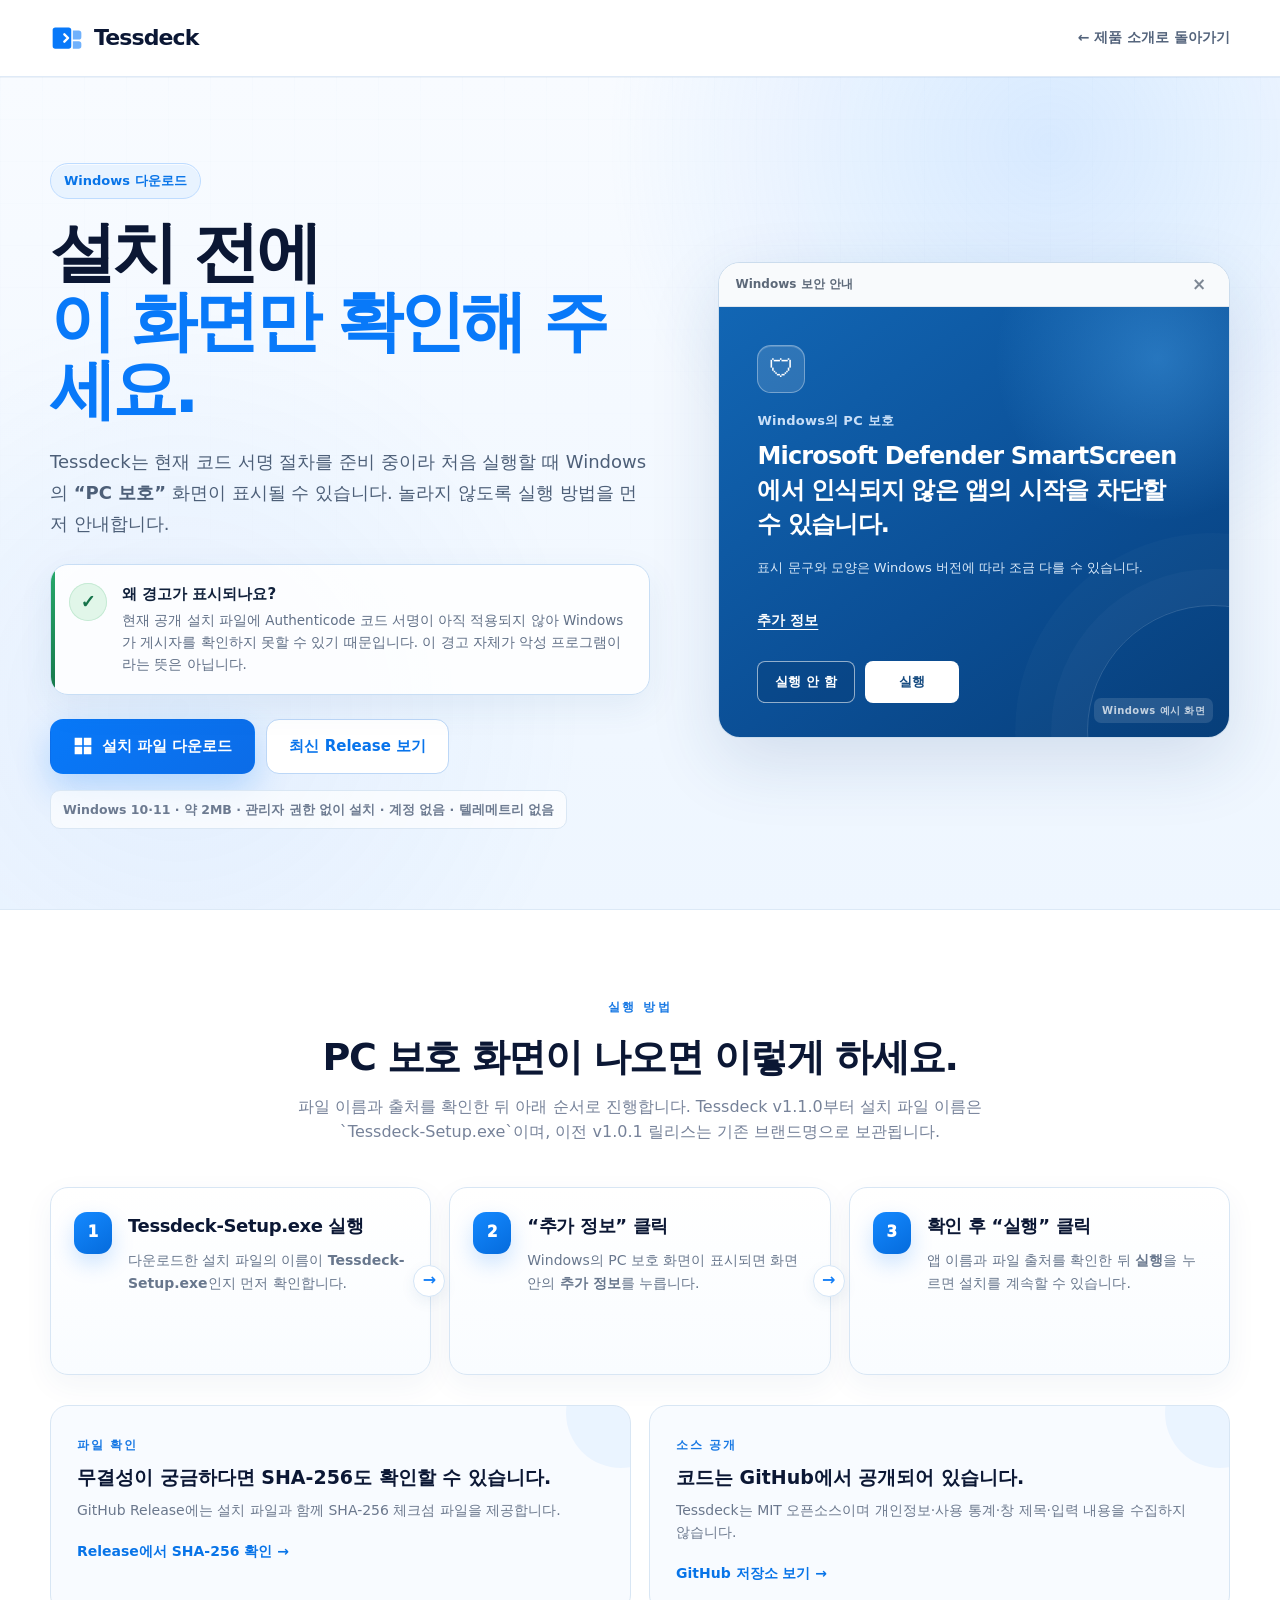
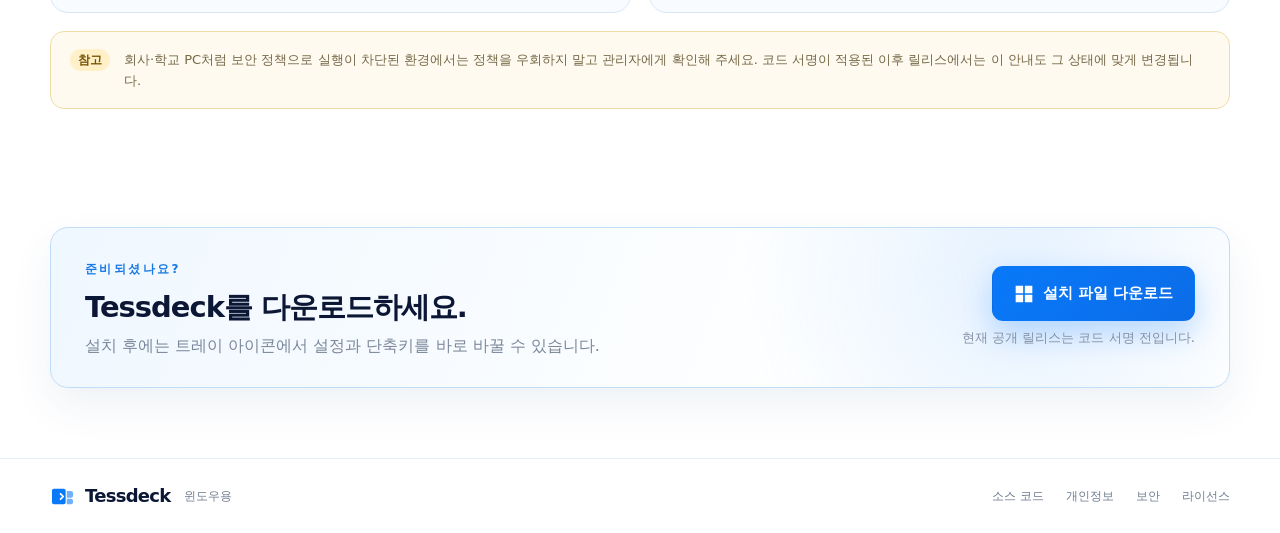
==== commit 4941f875: "Rebrand Tessdeck download guide without broken direct links" ====
--- a/website/download.html
+++ b/website/download.html
@@ -3,9 +3,9 @@
 <head>
   <meta charset="utf-8">
   <meta name="viewport" content="width=device-width, initial-scale=1">
-  <meta name="description" content="EbenTiler 설치 파일 다운로드와 Windows의 PC 보호 화면 안내입니다.">
+  <meta name="description" content="Tessdeck 설치 파일 다운로드와 Windows의 PC 보호 화면 안내입니다.">
   <meta name="theme-color" content="#f8fbff">
-  <title>EbenTiler 다운로드 · 설치 전 안내</title>
+  <title>Tessdeck 다운로드 · 설치 전 안내</title>
   <link rel="icon" href="./favicon.svg" type="image/svg+xml">
   <link rel="stylesheet" href="./styles.css?v=20261004-1">
   <link rel="stylesheet" href="./download.css?v=20261004-1">
@@ -16,9 +16,9 @@
 
   <header class="site-header">
     <div class="shell header-inner">
-      <a class="brand" href="./index.html" aria-label="EbenTiler 홈으로">
+      <a class="brand" href="./index.html" aria-label="Tessdeck 홈으로">
         <svg class="brand-mark" viewBox="0 0 64 64" aria-hidden="true"><path d="M10 12h25a5 5 0 0 1 5 5v30a5 5 0 0 1-5 5H10a5 5 0 0 1-5-5V17a5 5 0 0 1 5-5Z" fill="currentColor"/><path d="M43 18h11a5 5 0 0 1 5 5v7a5 5 0 0 1-5 5H43V18Zm0 20h11a5 5 0 0 1 5 5v4a5 5 0 0 1-5 5H43V38Z" fill="currentColor" opacity=".58"/><path d="m27 25 7 7-7 7" fill="none" stroke="#fff" stroke-width="4.5" stroke-linecap="round" stroke-linejoin="round"/></svg>
-        <span>EbenTiler</span>
+        <span>Tessdeck</span>
       </a>
       <a class="download-back" href="./index.html">← 제품 소개로 돌아가기</a>
     </div>
@@ -30,7 +30,7 @@
         <div class="download-guide-copy">
           <span class="eyebrow">Windows 다운로드</span>
           <h1>설치 전에<br><span>이 화면만 확인해 주세요.</span></h1>
-          <p class="lead">EbenTiler는 현재 코드 서명 절차를 준비 중이라 처음 실행할 때 Windows의 <strong>“PC 보호”</strong> 화면이 표시될 수 있습니다. 놀라지 않도록 실행 방법을 먼저 안내합니다.</p>
+          <p class="lead">Tessdeck는 현재 코드 서명 절차를 준비 중이라 처음 실행할 때 Windows의 <strong>“PC 보호”</strong> 화면이 표시될 수 있습니다. 놀라지 않도록 실행 방법을 먼저 안내합니다.</p>
 
           <div class="download-trust-card">
             <div class="trust-badge" aria-hidden="true">✓</div>
@@ -41,10 +41,10 @@
           </div>
 
           <div class="download-primary-actions">
-            <a class="button button-primary download-button" href="./EbenTiler-Setup.exe" download>
+            <a class="button button-primary download-button" href="https://github.com/Eben-Builds/Tessdeck-for-Windows/releases/latest">
               <span class="win-symbol" aria-hidden="true">⊞</span> 설치 파일 다운로드
             </a>
-            <a class="button button-ghost" href="https://github.com/Eben-Builds/EbenTiler-for-Windows/releases/latest">최신 Release 보기</a>
+            <a class="button button-ghost" href="https://github.com/Eben-Builds/Tessdeck-for-Windows/releases/latest">최신 Release 보기</a>
           </div>
           <p class="download-meta">Windows 10·11 · 약 2MB · 관리자 권한 없이 설치 · 계정 없음 · 텔레메트리 없음</p>
         </div>
@@ -68,15 +68,15 @@
         <div class="section-heading">
           <span>실행 방법</span>
           <h2>PC 보호 화면이 나오면 이렇게 하세요.</h2>
-          <p>파일 이름과 출처를 확인한 뒤 아래 순서로 진행합니다.</p>
+          <p>파일 이름과 출처를 확인한 뒤 아래 순서로 진행합니다. Tessdeck v1.1.0부터 설치 파일 이름은 `Tessdeck-Setup.exe`이며, 이전 v1.0.1 릴리스는 기존 브랜드명으로 보관됩니다.</p>
         </div>
 
         <div class="install-steps">
           <article class="install-step">
             <div class="install-step-number">1</div>
             <div>
-              <h3>EbenTiler-Setup.exe 실행</h3>
-              <p>다운로드한 설치 파일의 이름이 <strong>EbenTiler-Setup.exe</strong>인지 먼저 확인합니다.</p>
+              <h3>Tessdeck-Setup.exe 실행</h3>
+              <p>다운로드한 설치 파일의 이름이 <strong>Tessdeck-Setup.exe</strong>인지 먼저 확인합니다.</p>
             </div>
           </article>
           <article class="install-step">
@@ -100,13 +100,13 @@
             <span class="small-label">파일 확인</span>
             <h3>무결성이 궁금하다면 SHA-256도 확인할 수 있습니다.</h3>
             <p>GitHub Release에는 설치 파일과 함께 SHA-256 체크섬 파일을 제공합니다.</p>
-            <a href="https://github.com/Eben-Builds/EbenTiler-for-Windows/releases/latest/download/EbenTiler-Setup.exe.sha256">SHA-256 체크섬 보기 →</a>
+            <a href="https://github.com/Eben-Builds/Tessdeck-for-Windows/releases/latest">Release에서 SHA-256 확인 →</a>
           </article>
           <article class="download-info-card">
             <span class="small-label">소스 공개</span>
             <h3>코드는 GitHub에서 공개되어 있습니다.</h3>
-            <p>EbenTiler는 MIT 오픈소스이며 개인정보·사용 통계·창 제목·입력 내용을 수집하지 않습니다.</p>
-            <a href="https://github.com/Eben-Builds/EbenTiler-for-Windows">GitHub 저장소 보기 →</a>
+            <p>Tessdeck는 MIT 오픈소스이며 개인정보·사용 통계·창 제목·입력 내용을 수집하지 않습니다.</p>
+            <a href="https://github.com/Eben-Builds/Tessdeck-for-Windows">GitHub 저장소 보기 →</a>
           </article>
         </div>
 
@@ -119,9 +119,9 @@
 
     <section class="download-section download-guide-cta">
       <div class="shell download-panel">
-        <div><span class="small-label">준비되셨나요?</span><h2>EbenTiler를 다운로드하세요.</h2><p>설치 후에는 트레이 아이콘에서 설정과 단축키를 바로 바꿀 수 있습니다.</p></div>
+        <div><span class="small-label">준비되셨나요?</span><h2>Tessdeck를 다운로드하세요.</h2><p>설치 후에는 트레이 아이콘에서 설정과 단축키를 바로 바꿀 수 있습니다.</p></div>
         <div class="download-side">
-          <a class="button button-primary download-button" href="./EbenTiler-Setup.exe" download><span class="win-symbol" aria-hidden="true">⊞</span> 설치 파일 다운로드</a>
+          <a class="button button-primary download-button" href="https://github.com/Eben-Builds/Tessdeck-for-Windows/releases/latest"><span class="win-symbol" aria-hidden="true">⊞</span> 설치 파일 다운로드</a>
           <small>현재 공개 릴리스는 코드 서명 전입니다.</small>
         </div>
       </div>
@@ -129,7 +129,7 @@
   </main>
 
   <footer class="footer">
-    <div class="shell footer-inner"><div class="brand footer-brand"><svg class="brand-mark" viewBox="0 0 64 64" aria-hidden="true"><path d="M10 12h25a5 5 0 0 1 5 5v30a5 5 0 0 1-5 5H10a5 5 0 0 1-5-5V17a5 5 0 0 1 5-5Z" fill="currentColor"/><path d="M43 18h11a5 5 0 0 1 5 5v7a5 5 0 0 1-5 5H43V18Zm0 20h11a5 5 0 0 1 5 5v4a5 5 0 0 1-5 5H43V38Z" fill="currentColor" opacity=".58"/><path d="m27 25 7 7-7 7" fill="none" stroke="#fff" stroke-width="4.5" stroke-linecap="round" stroke-linejoin="round"/></svg><span>EbenTiler</span></div><span>윈도우용</span><nav><a href="https://github.com/Eben-Builds/EbenTiler-for-Windows">소스 코드</a><a href="https://github.com/Eben-Builds/EbenTiler-for-Windows/blob/main/PRIVACY.md">개인정보</a><a href="https://github.com/Eben-Builds/EbenTiler-for-Windows/blob/main/SECURITY.md">보안</a><a href="https://github.com/Eben-Builds/EbenTiler-for-Windows/blob/main/LICENSE">라이선스</a></nav></div>
+    <div class="shell footer-inner"><div class="brand footer-brand"><svg class="brand-mark" viewBox="0 0 64 64" aria-hidden="true"><path d="M10 12h25a5 5 0 0 1 5 5v30a5 5 0 0 1-5 5H10a5 5 0 0 1-5-5V17a5 5 0 0 1 5-5Z" fill="currentColor"/><path d="M43 18h11a5 5 0 0 1 5 5v7a5 5 0 0 1-5 5H43V18Zm0 20h11a5 5 0 0 1 5 5v4a5 5 0 0 1-5 5H43V38Z" fill="currentColor" opacity=".58"/><path d="m27 25 7 7-7 7" fill="none" stroke="#fff" stroke-width="4.5" stroke-linecap="round" stroke-linejoin="round"/></svg><span>Tessdeck</span></div><span>윈도우용</span><nav><a href="https://github.com/Eben-Builds/Tessdeck-for-Windows">소스 코드</a><a href="https://github.com/Eben-Builds/Tessdeck-for-Windows/blob/main/PRIVACY.md">개인정보</a><a href="https://github.com/Eben-Builds/Tessdeck-for-Windows/blob/main/SECURITY.md">보안</a><a href="https://github.com/Eben-Builds/Tessdeck-for-Windows/blob/main/LICENSE">라이선스</a></nav></div>
   </footer>
 </body>
 </html>
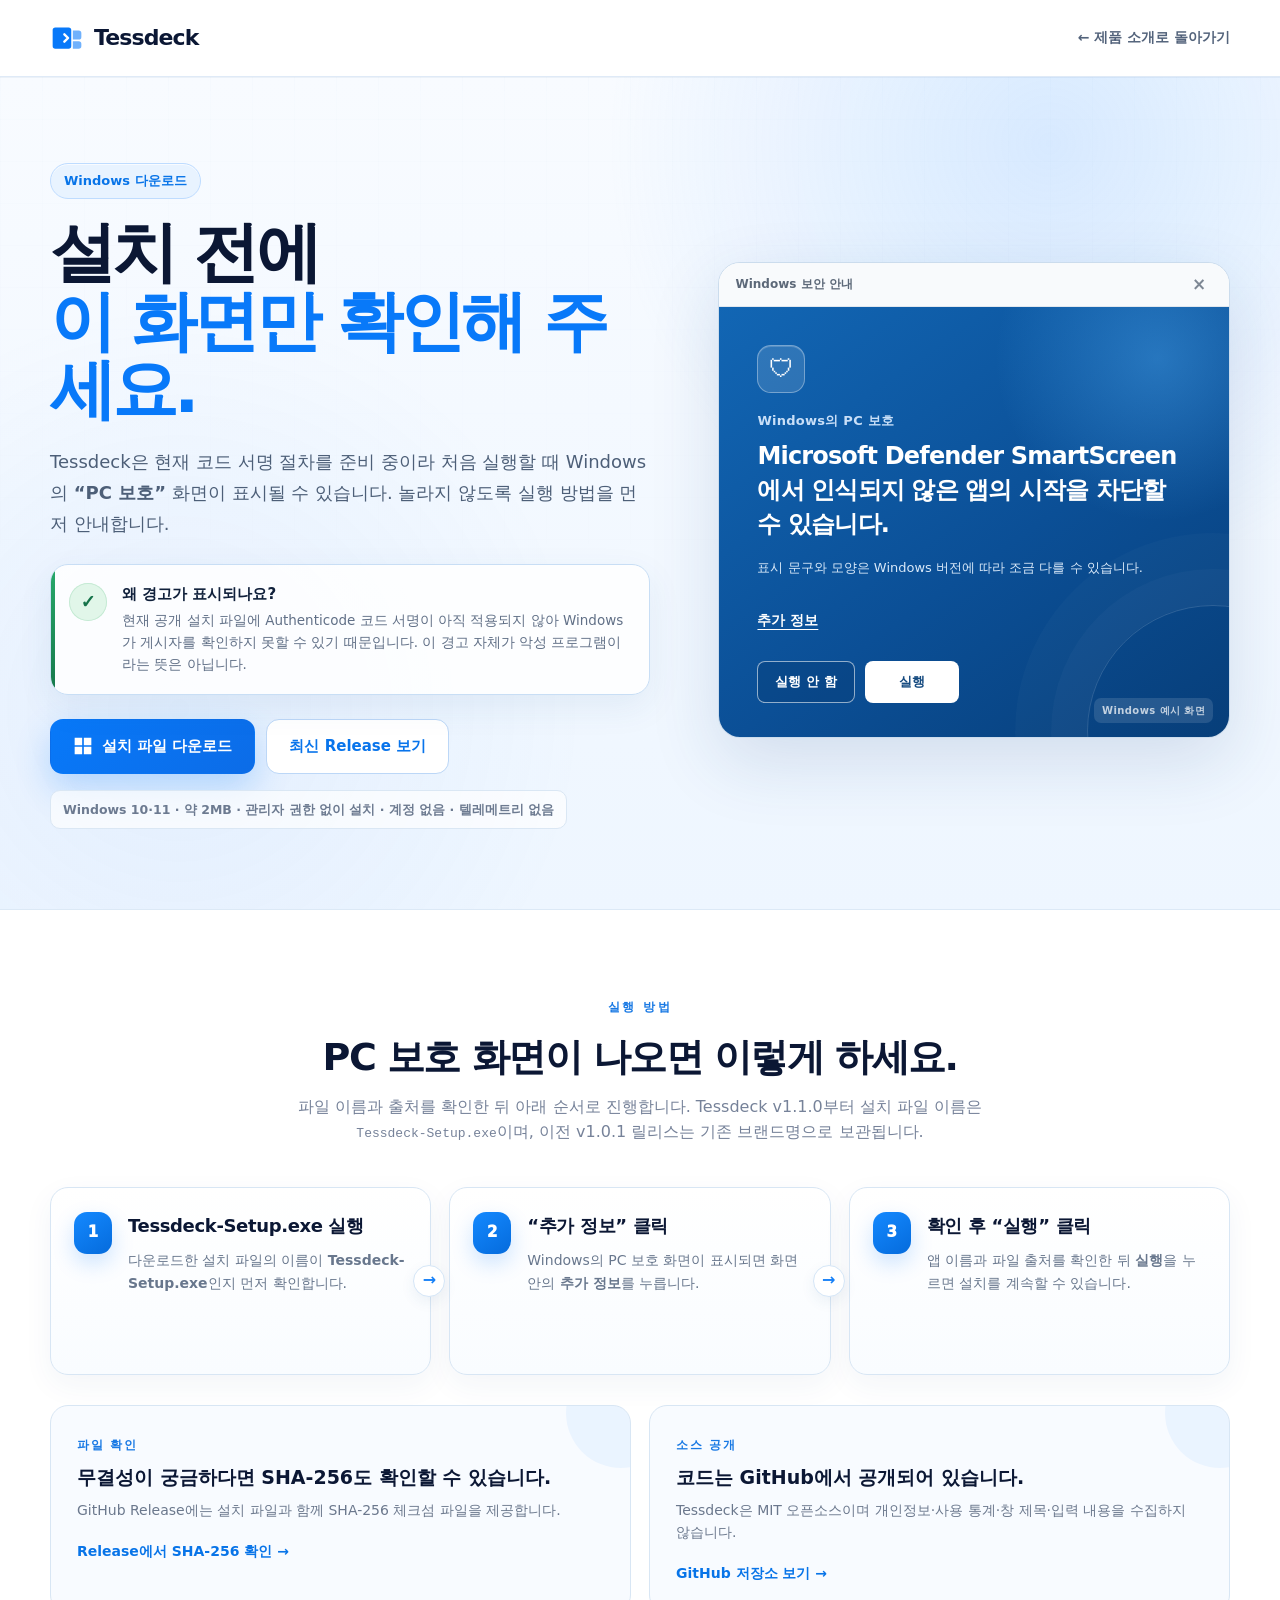
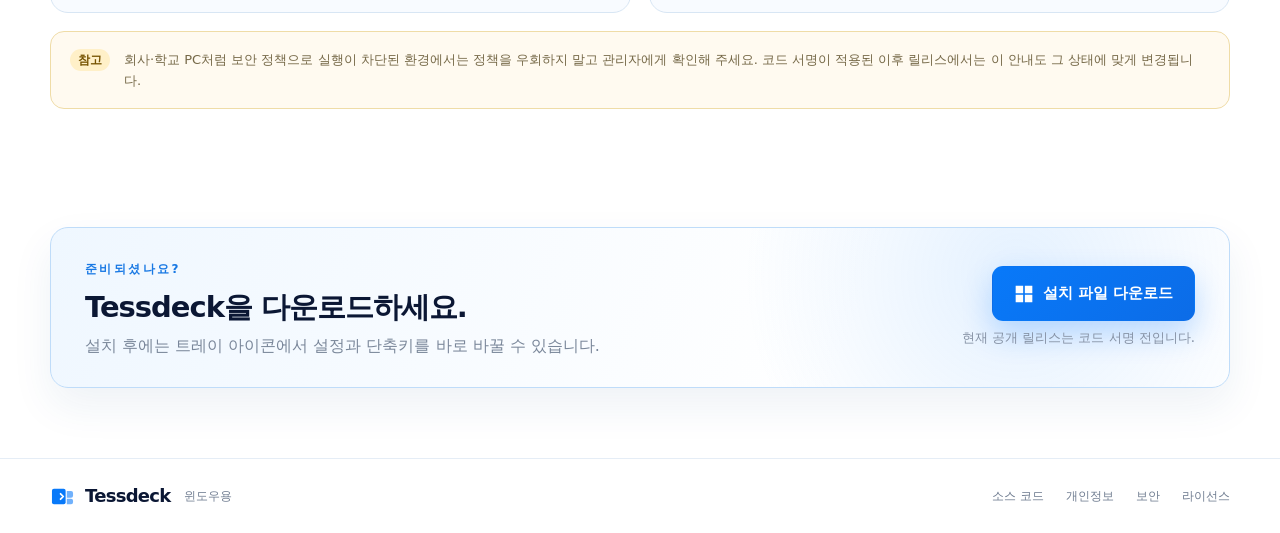
==== commit 679ebff8: "Polish Tessdeck public branding copy" ====
--- a/website/download.html
+++ b/website/download.html
@@ -30,7 +30,7 @@
         <div class="download-guide-copy">
           <span class="eyebrow">Windows 다운로드</span>
           <h1>설치 전에<br><span>이 화면만 확인해 주세요.</span></h1>
-          <p class="lead">Tessdeck는 현재 코드 서명 절차를 준비 중이라 처음 실행할 때 Windows의 <strong>“PC 보호”</strong> 화면이 표시될 수 있습니다. 놀라지 않도록 실행 방법을 먼저 안내합니다.</p>
+          <p class="lead">Tessdeck은 현재 코드 서명 절차를 준비 중이라 처음 실행할 때 Windows의 <strong>“PC 보호”</strong> 화면이 표시될 수 있습니다. 놀라지 않도록 실행 방법을 먼저 안내합니다.</p>
 
           <div class="download-trust-card">
             <div class="trust-badge" aria-hidden="true">✓</div>
@@ -68,7 +68,7 @@
         <div class="section-heading">
           <span>실행 방법</span>
           <h2>PC 보호 화면이 나오면 이렇게 하세요.</h2>
-          <p>파일 이름과 출처를 확인한 뒤 아래 순서로 진행합니다. Tessdeck v1.1.0부터 설치 파일 이름은 `Tessdeck-Setup.exe`이며, 이전 v1.0.1 릴리스는 기존 브랜드명으로 보관됩니다.</p>
+          <p>파일 이름과 출처를 확인한 뒤 아래 순서로 진행합니다. Tessdeck v1.1.0부터 설치 파일 이름은 <code>Tessdeck-Setup.exe</code>이며, 이전 v1.0.1 릴리스는 기존 브랜드명으로 보관됩니다.</p>
         </div>
 
         <div class="install-steps">
@@ -105,7 +105,7 @@
           <article class="download-info-card">
             <span class="small-label">소스 공개</span>
             <h3>코드는 GitHub에서 공개되어 있습니다.</h3>
-            <p>Tessdeck는 MIT 오픈소스이며 개인정보·사용 통계·창 제목·입력 내용을 수집하지 않습니다.</p>
+            <p>Tessdeck은 MIT 오픈소스이며 개인정보·사용 통계·창 제목·입력 내용을 수집하지 않습니다.</p>
             <a href="https://github.com/Eben-Builds/Tessdeck-for-Windows">GitHub 저장소 보기 →</a>
           </article>
         </div>
@@ -119,7 +119,7 @@
 
     <section class="download-section download-guide-cta">
       <div class="shell download-panel">
-        <div><span class="small-label">준비되셨나요?</span><h2>Tessdeck를 다운로드하세요.</h2><p>설치 후에는 트레이 아이콘에서 설정과 단축키를 바로 바꿀 수 있습니다.</p></div>
+        <div><span class="small-label">준비되셨나요?</span><h2>Tessdeck을 다운로드하세요.</h2><p>설치 후에는 트레이 아이콘에서 설정과 단축키를 바로 바꿀 수 있습니다.</p></div>
         <div class="download-side">
           <a class="button button-primary download-button" href="https://github.com/Eben-Builds/Tessdeck-for-Windows/releases/latest"><span class="win-symbol" aria-hidden="true">⊞</span> 설치 파일 다운로드</a>
           <small>현재 공개 릴리스는 코드 서명 전입니다.</small>
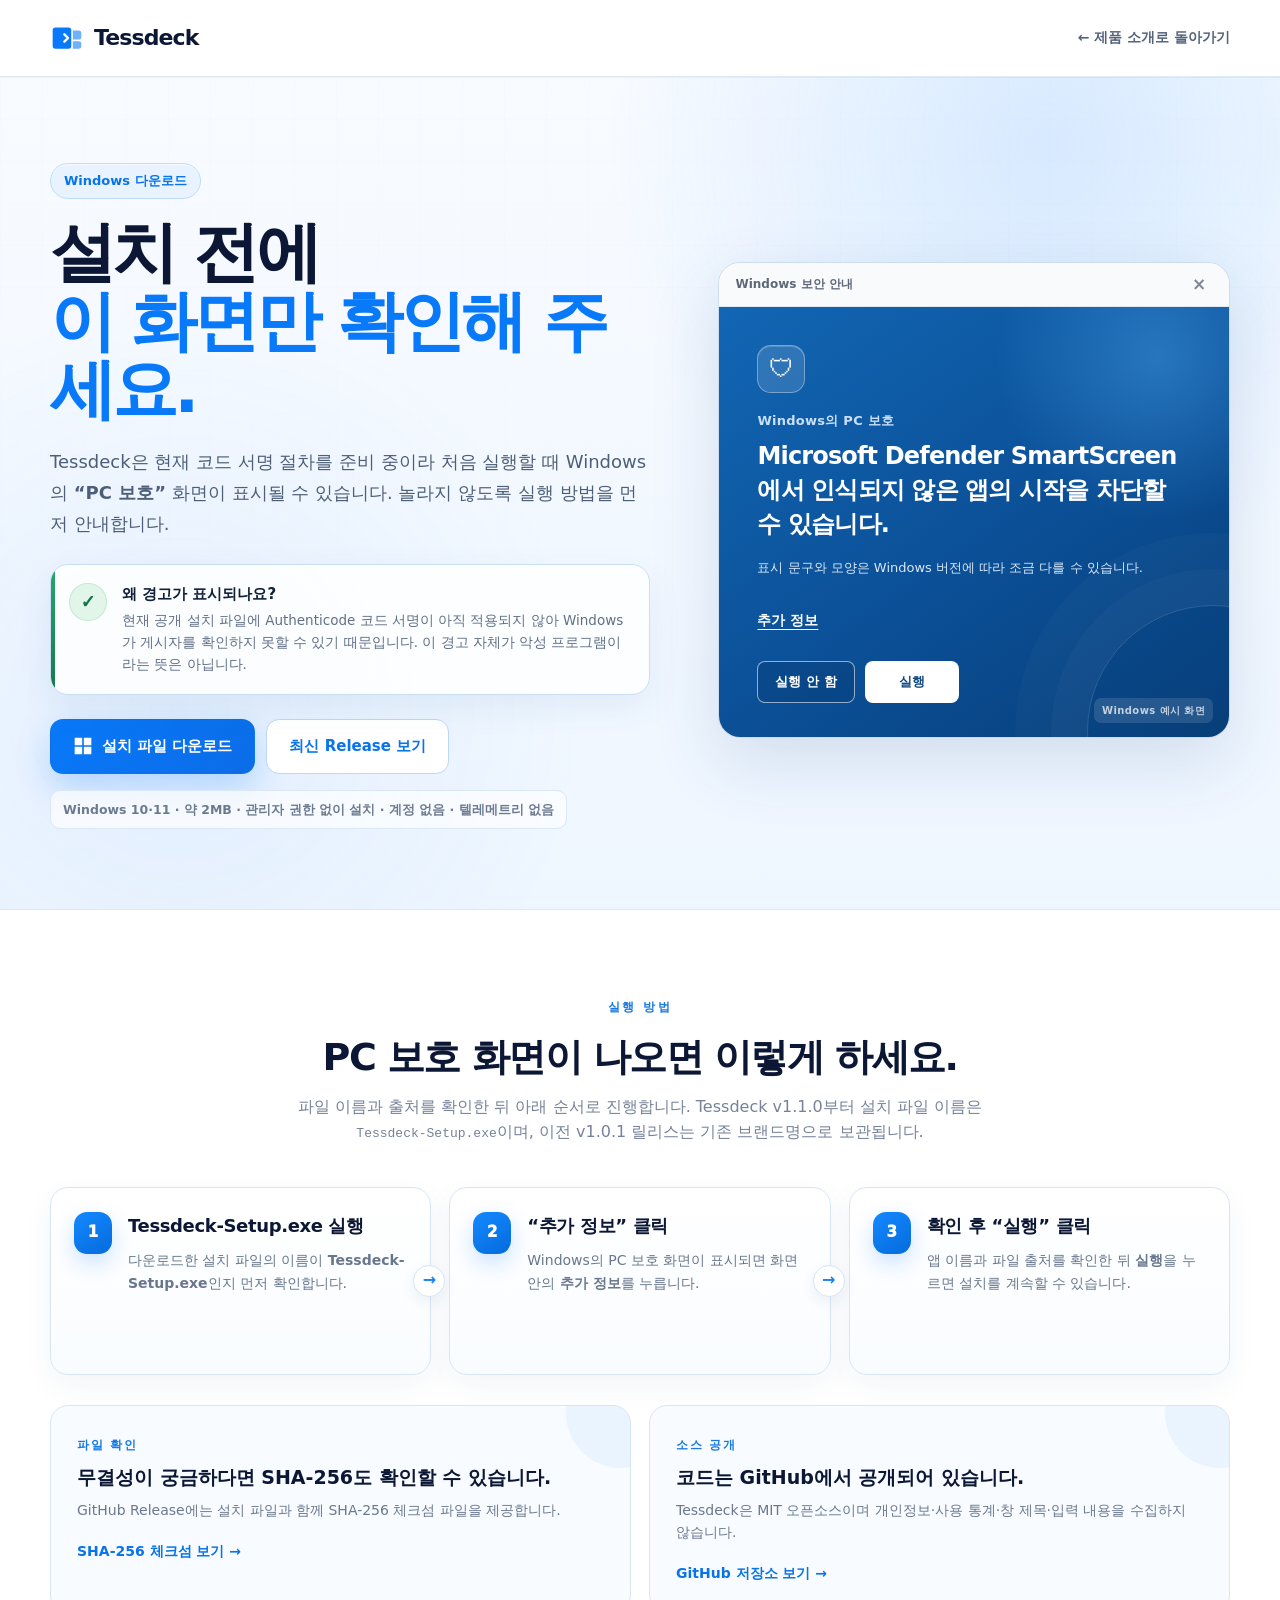
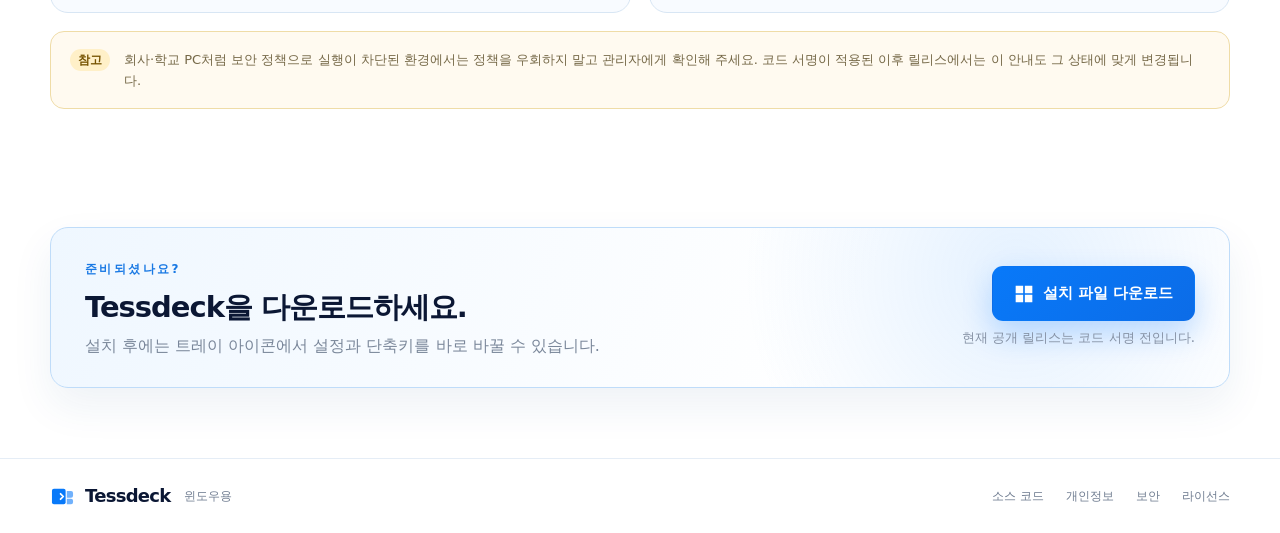
==== commit a01194e7: "Restore direct Tessdeck release downloads" ====
--- a/website/download.html
+++ b/website/download.html
@@ -100,7 +100,7 @@
             <span class="small-label">파일 확인</span>
             <h3>무결성이 궁금하다면 SHA-256도 확인할 수 있습니다.</h3>
             <p>GitHub Release에는 설치 파일과 함께 SHA-256 체크섬 파일을 제공합니다.</p>
-            <a href="https://github.com/Eben-Builds/Tessdeck-for-Windows/releases/latest">Release에서 SHA-256 확인 →</a>
+            <a href="https://github.com/Eben-Builds/Tessdeck-for-Windows/releases/latest/download/Tessdeck-Setup.exe.sha256">SHA-256 체크섬 보기 →</a>
           </article>
           <article class="download-info-card">
             <span class="small-label">소스 공개</span>
@@ -121,7 +121,7 @@
       <div class="shell download-panel">
         <div><span class="small-label">준비되셨나요?</span><h2>Tessdeck을 다운로드하세요.</h2><p>설치 후에는 트레이 아이콘에서 설정과 단축키를 바로 바꿀 수 있습니다.</p></div>
         <div class="download-side">
-          <a class="button button-primary download-button" href="https://github.com/Eben-Builds/Tessdeck-for-Windows/releases/latest"><span class="win-symbol" aria-hidden="true">⊞</span> 설치 파일 다운로드</a>
+          <a class="button button-primary download-button" href="https://github.com/Eben-Builds/Tessdeck-for-Windows/releases/latest/download/Tessdeck-Setup.exe"><span class="win-symbol" aria-hidden="true">⊞</span> 설치 파일 다운로드</a>
           <small>현재 공개 릴리스는 코드 서명 전입니다.</small>
         </div>
       </div>
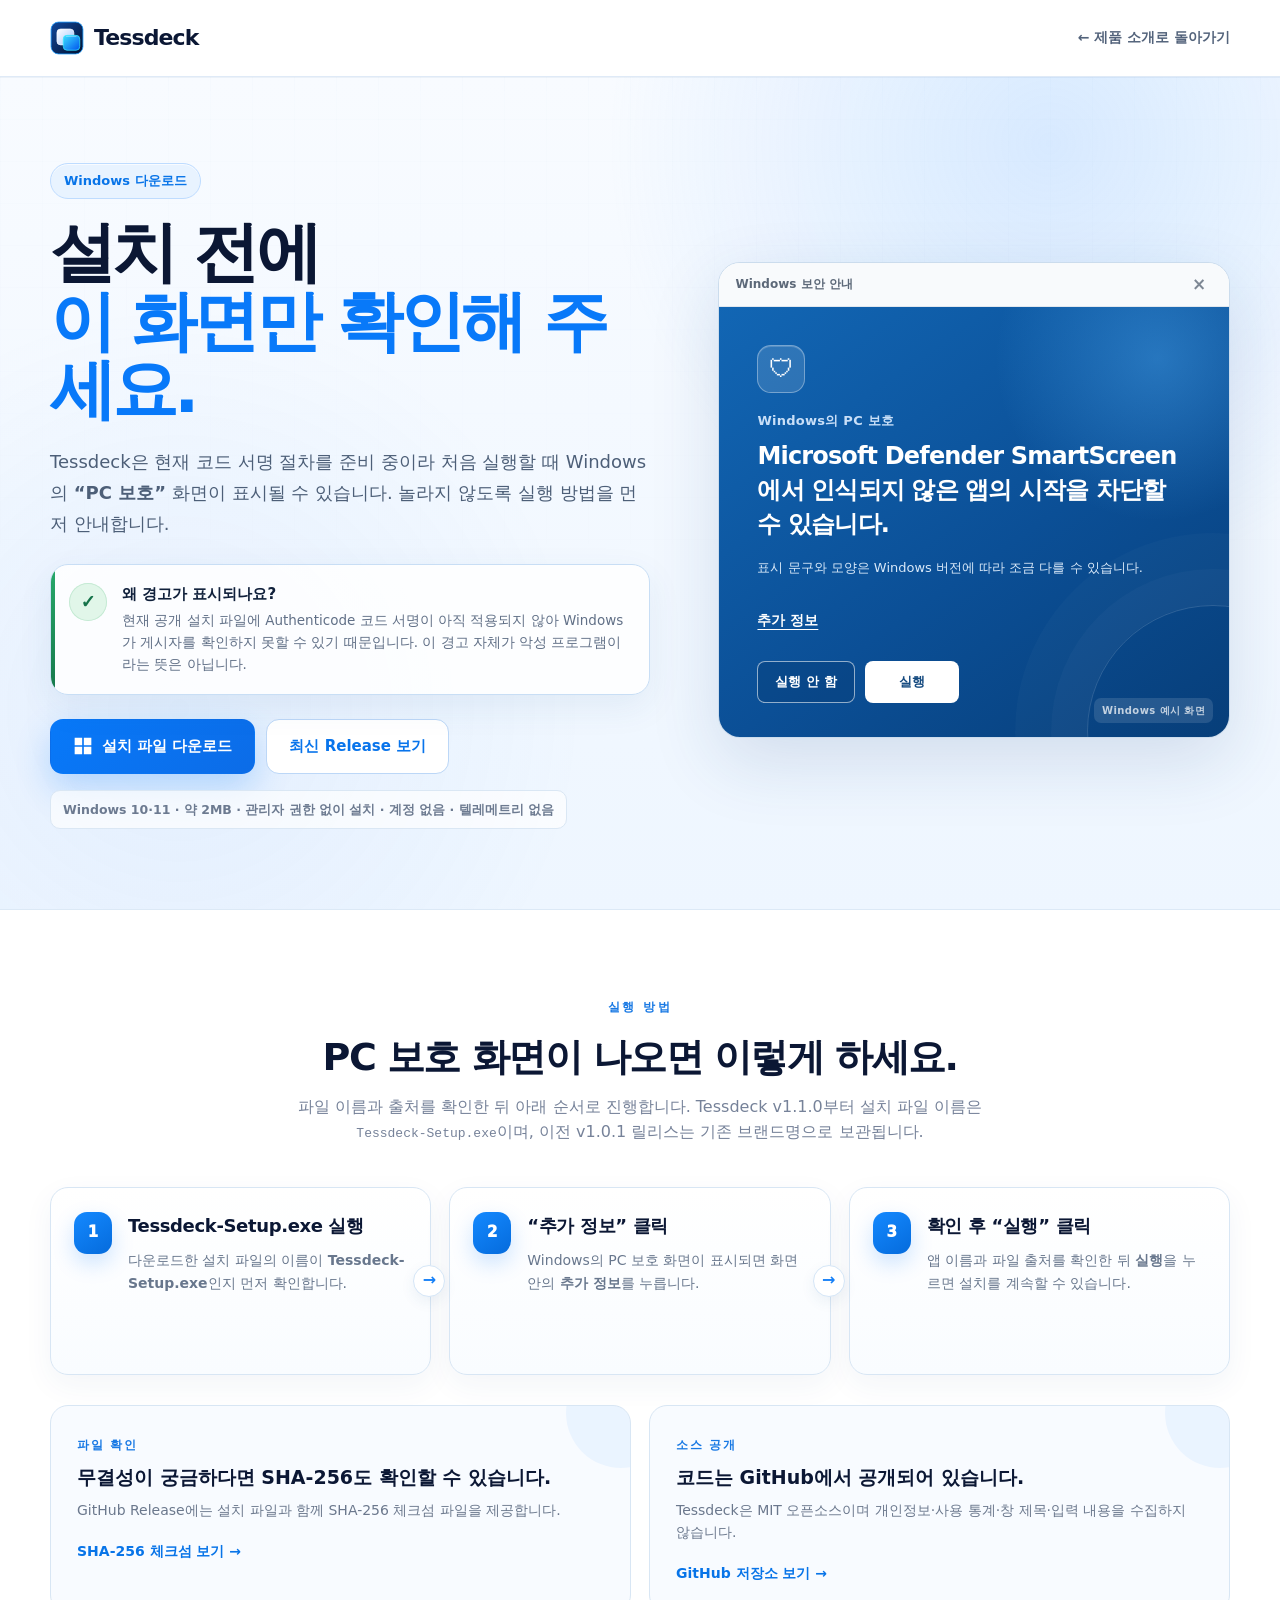
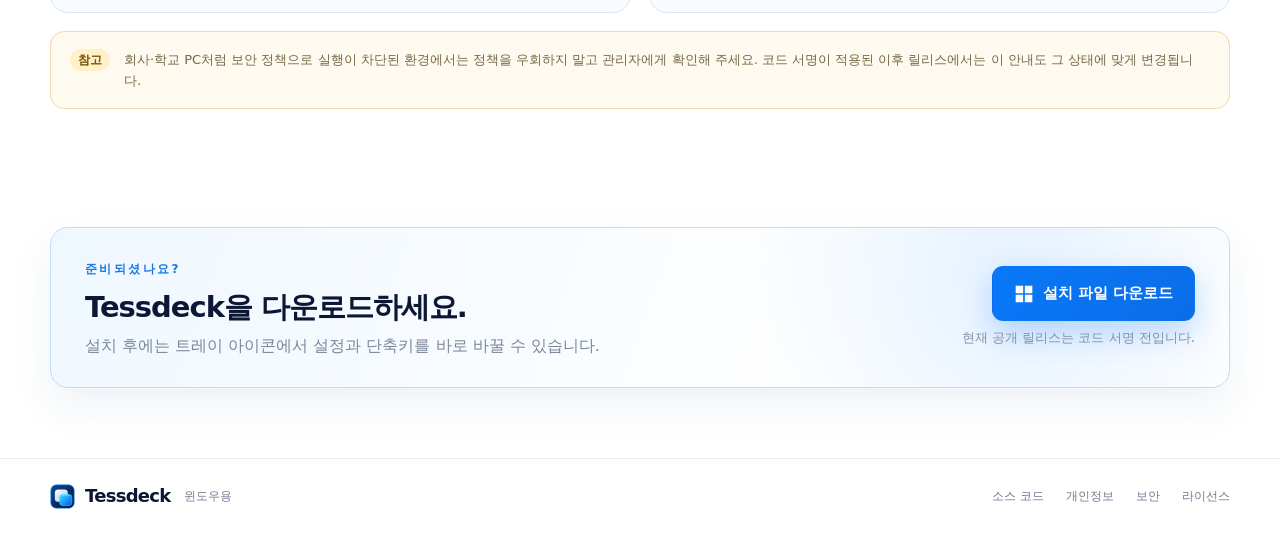
==== commit 03747f34: "Apply Tessdeck brand icon across website" ====
--- a/website/download.html
+++ b/website/download.html
@@ -17,7 +17,7 @@
   <header class="site-header">
     <div class="shell header-inner">
       <a class="brand" href="./index.html" aria-label="Tessdeck 홈으로">
-        <svg class="brand-mark" viewBox="0 0 64 64" aria-hidden="true"><path d="M10 12h25a5 5 0 0 1 5 5v30a5 5 0 0 1-5 5H10a5 5 0 0 1-5-5V17a5 5 0 0 1 5-5Z" fill="currentColor"/><path d="M43 18h11a5 5 0 0 1 5 5v7a5 5 0 0 1-5 5H43V18Zm0 20h11a5 5 0 0 1 5 5v4a5 5 0 0 1-5 5H43V38Z" fill="currentColor" opacity=".58"/><path d="m27 25 7 7-7 7" fill="none" stroke="#fff" stroke-width="4.5" stroke-linecap="round" stroke-linejoin="round"/></svg>
+        <svg class="brand-mark" viewBox="0 0 64 64" aria-hidden="true"><defs><linearGradient id="td-bg" x1="0" y1="0" x2="1" y2="1"><stop stop-color="#10489c"/><stop offset="1" stop-color="#021130"/></linearGradient><linearGradient id="td-back" x1="0" y1="0" x2="1" y2="1"><stop stop-color="#fff"/><stop offset="1" stop-color="#9ec4ff"/></linearGradient><linearGradient id="td-front" x1="0" y1="0" x2="1" y2="1"><stop stop-color="#3de0ff"/><stop offset="1" stop-color="#0052ee"/></linearGradient></defs><rect x="2" y="2" width="60" height="60" rx="14" fill="url(#td-bg)" stroke="#1e9dff" stroke-width="1.5"/><rect x="13" y="15" width="32" height="30" rx="7" fill="url(#td-back)" stroke="#fff" stroke-opacity=".92" stroke-width="1.2"/><rect x="25" y="27" width="31" height="28" rx="7" fill="url(#td-front)" stroke="#37ebff" stroke-width="1.4"/><path d="M31 29h18" stroke="#dcffff" stroke-opacity=".72" stroke-width="1.1" stroke-linecap="round"/></svg>
         <span>Tessdeck</span>
       </a>
       <a class="download-back" href="./index.html">← 제품 소개로 돌아가기</a>
@@ -129,7 +129,7 @@
   </main>
 
   <footer class="footer">
-    <div class="shell footer-inner"><div class="brand footer-brand"><svg class="brand-mark" viewBox="0 0 64 64" aria-hidden="true"><path d="M10 12h25a5 5 0 0 1 5 5v30a5 5 0 0 1-5 5H10a5 5 0 0 1-5-5V17a5 5 0 0 1 5-5Z" fill="currentColor"/><path d="M43 18h11a5 5 0 0 1 5 5v7a5 5 0 0 1-5 5H43V18Zm0 20h11a5 5 0 0 1 5 5v4a5 5 0 0 1-5 5H43V38Z" fill="currentColor" opacity=".58"/><path d="m27 25 7 7-7 7" fill="none" stroke="#fff" stroke-width="4.5" stroke-linecap="round" stroke-linejoin="round"/></svg><span>Tessdeck</span></div><span>윈도우용</span><nav><a href="https://github.com/Eben-Builds/Tessdeck-for-Windows">소스 코드</a><a href="https://github.com/Eben-Builds/Tessdeck-for-Windows/blob/main/PRIVACY.md">개인정보</a><a href="https://github.com/Eben-Builds/Tessdeck-for-Windows/blob/main/SECURITY.md">보안</a><a href="https://github.com/Eben-Builds/Tessdeck-for-Windows/blob/main/LICENSE">라이선스</a></nav></div>
+    <div class="shell footer-inner"><div class="brand footer-brand"><svg class="brand-mark" viewBox="0 0 64 64" aria-hidden="true"><defs><linearGradient id="td-bg" x1="0" y1="0" x2="1" y2="1"><stop stop-color="#10489c"/><stop offset="1" stop-color="#021130"/></linearGradient><linearGradient id="td-back" x1="0" y1="0" x2="1" y2="1"><stop stop-color="#fff"/><stop offset="1" stop-color="#9ec4ff"/></linearGradient><linearGradient id="td-front" x1="0" y1="0" x2="1" y2="1"><stop stop-color="#3de0ff"/><stop offset="1" stop-color="#0052ee"/></linearGradient></defs><rect x="2" y="2" width="60" height="60" rx="14" fill="url(#td-bg)" stroke="#1e9dff" stroke-width="1.5"/><rect x="13" y="15" width="32" height="30" rx="7" fill="url(#td-back)" stroke="#fff" stroke-opacity=".92" stroke-width="1.2"/><rect x="25" y="27" width="31" height="28" rx="7" fill="url(#td-front)" stroke="#37ebff" stroke-width="1.4"/><path d="M31 29h18" stroke="#dcffff" stroke-opacity=".72" stroke-width="1.1" stroke-linecap="round"/></svg><span>Tessdeck</span></div><span>윈도우용</span><nav><a href="https://github.com/Eben-Builds/Tessdeck-for-Windows">소스 코드</a><a href="https://github.com/Eben-Builds/Tessdeck-for-Windows/blob/main/PRIVACY.md">개인정보</a><a href="https://github.com/Eben-Builds/Tessdeck-for-Windows/blob/main/SECURITY.md">보안</a><a href="https://github.com/Eben-Builds/Tessdeck-for-Windows/blob/main/LICENSE">라이선스</a></nav></div>
   </footer>
 </body>
 </html>
